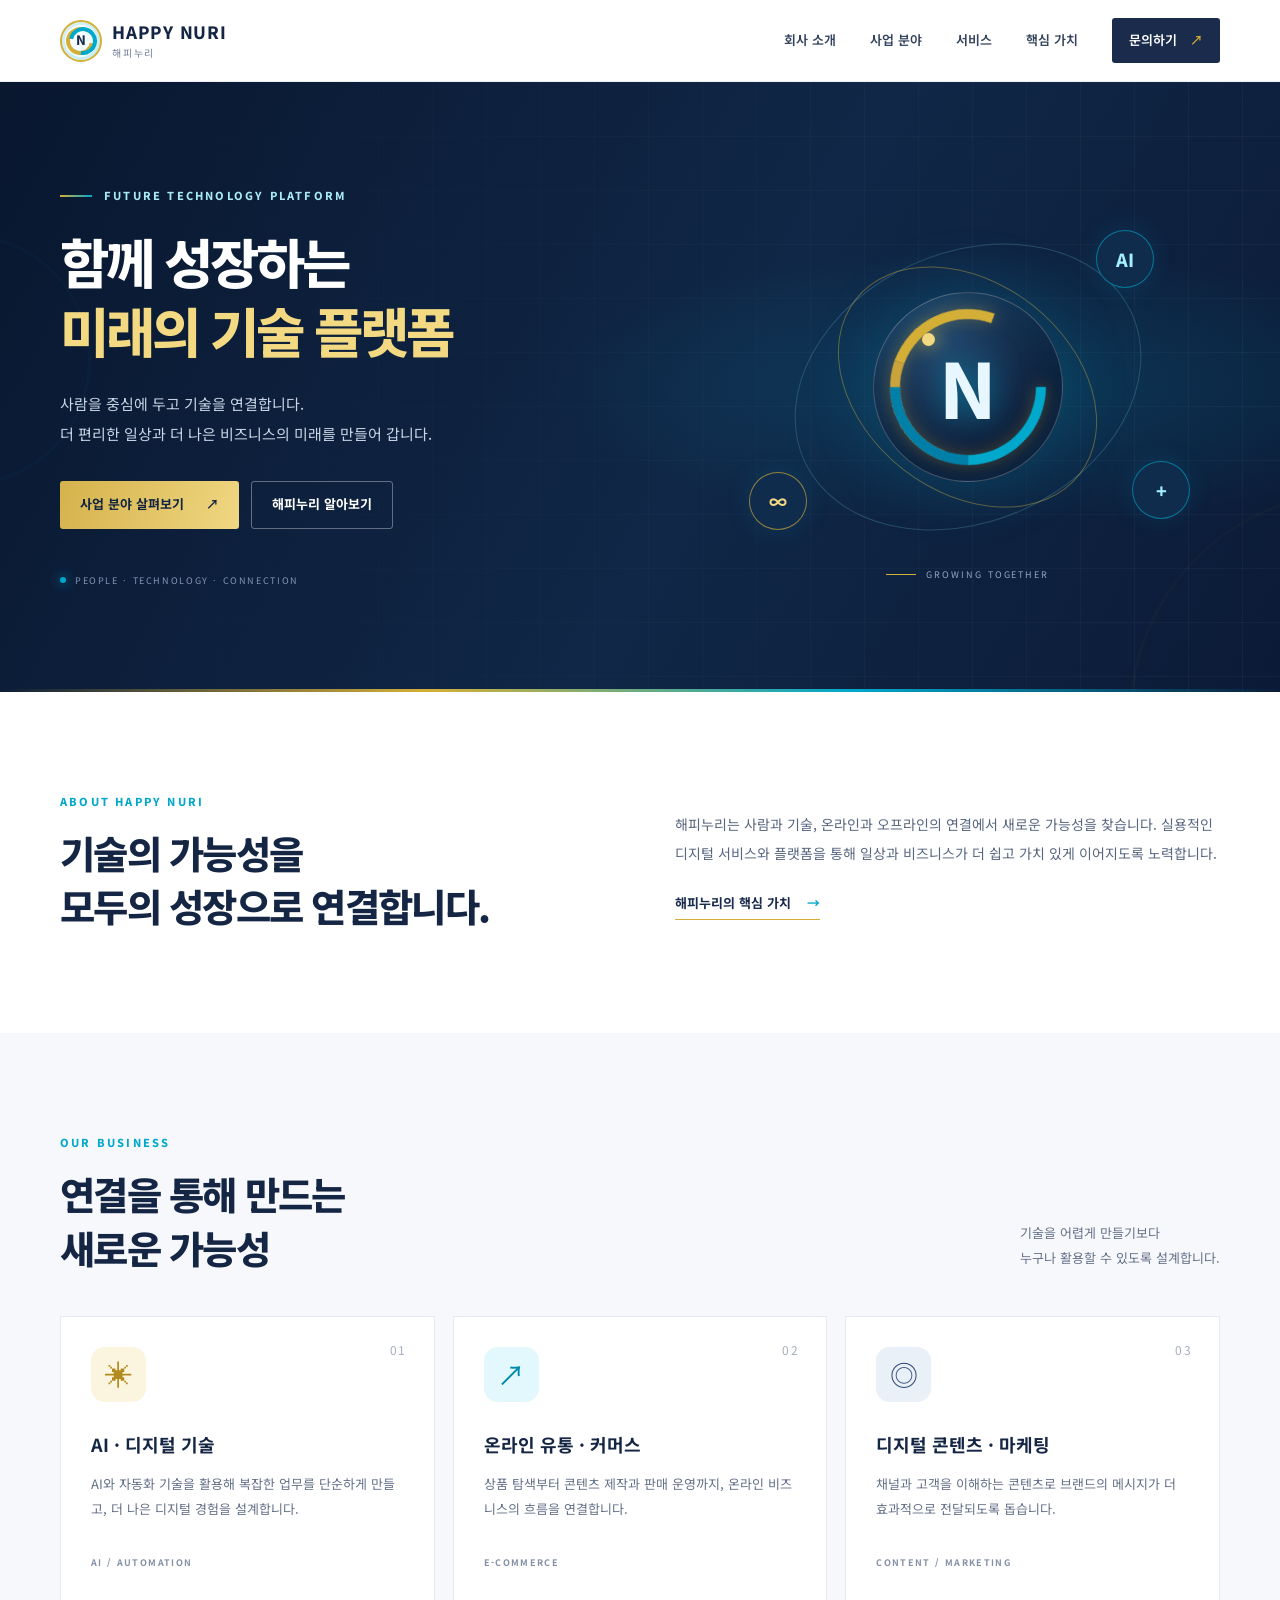
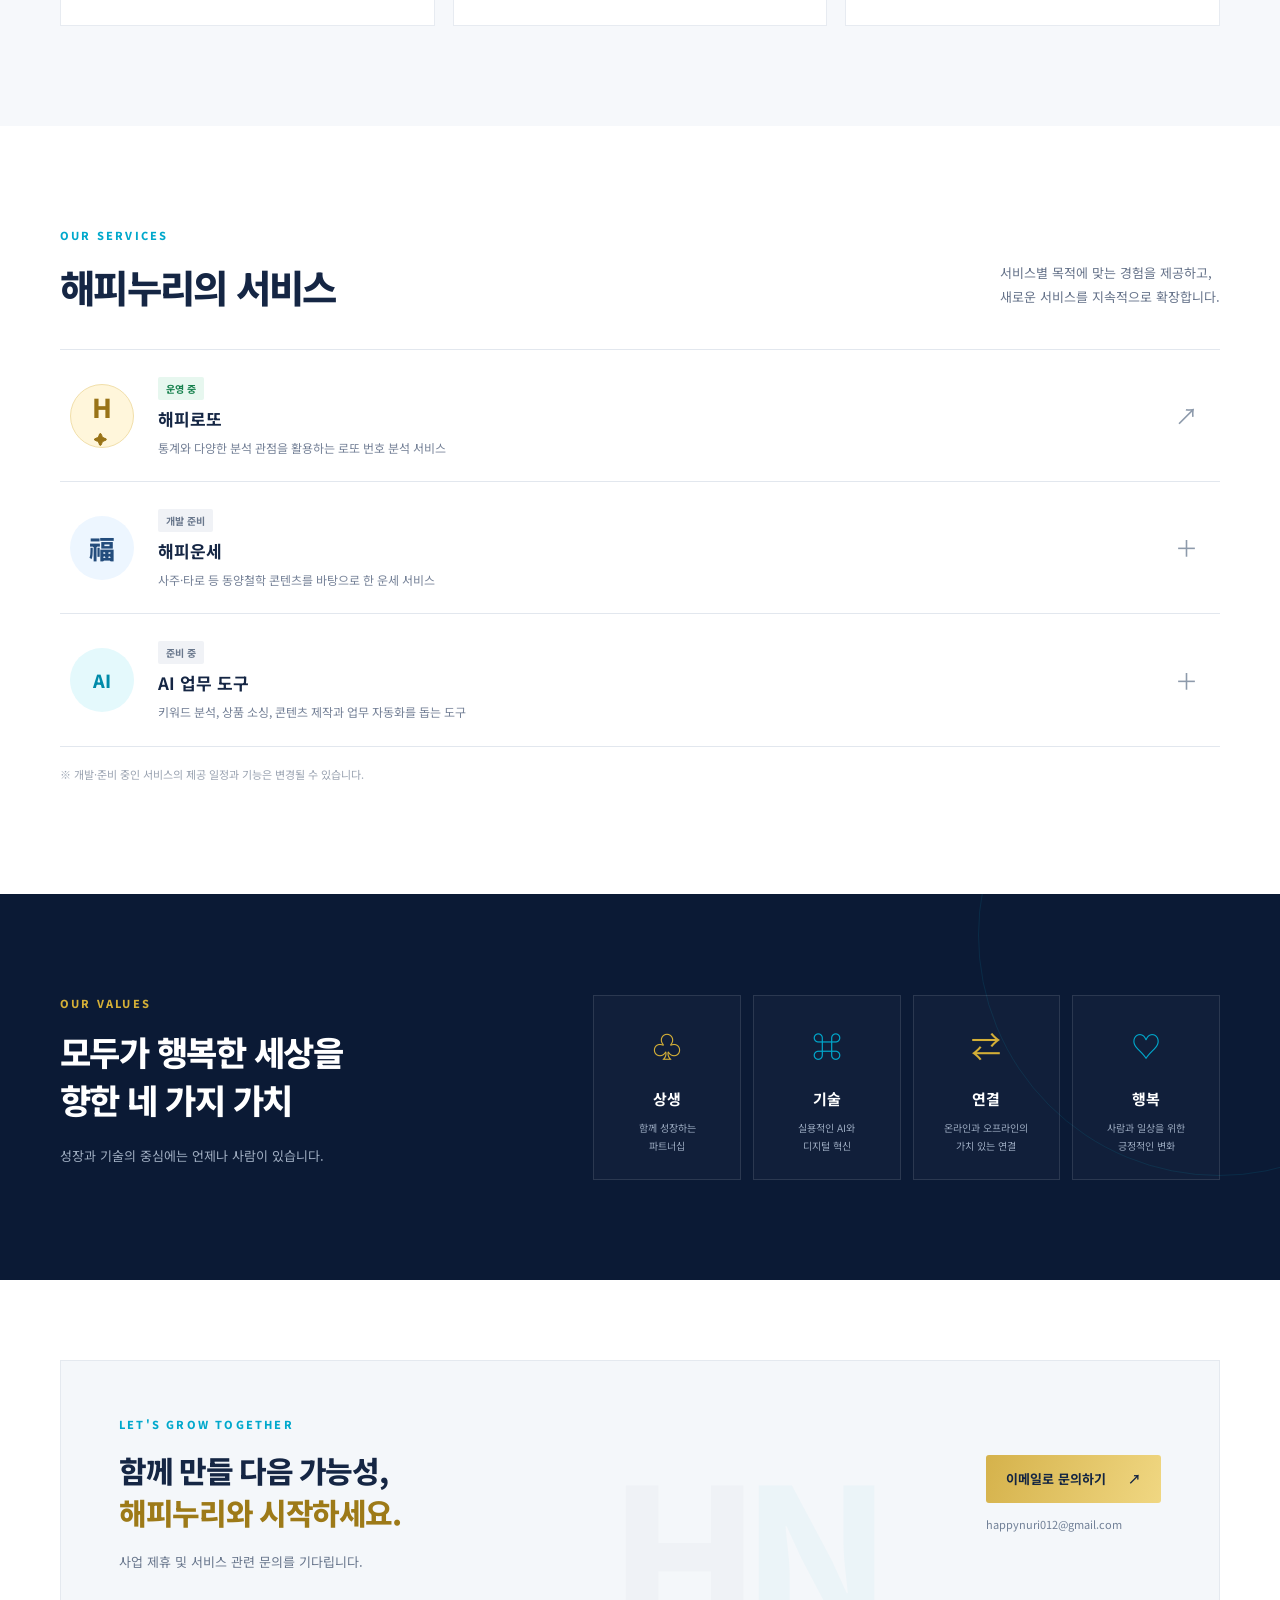
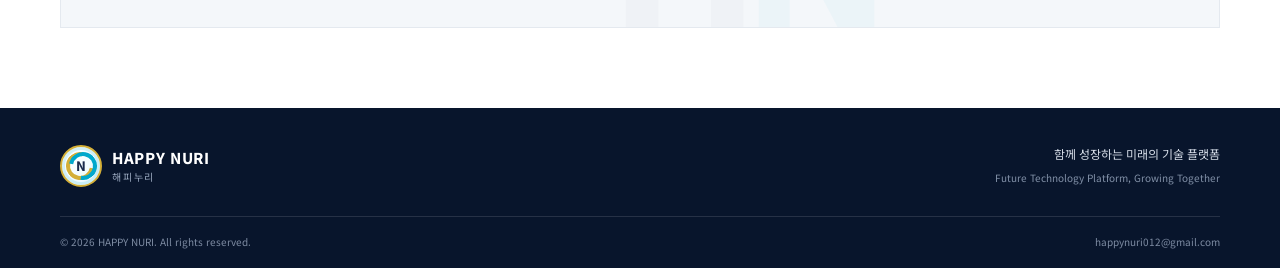
==== index.html @ d34c9ccc "Add files via upload" ====
<!doctype html>
<html lang="ko">
<head>
  <meta charset="utf-8">
  <meta name="viewport" content="width=device-width, initial-scale=1">
  <meta name="theme-color" content="#0B1A35">
  <meta name="description" content="해피누리 - 함께 성장하는 미래의 기술 플랫폼. AI 기술과 디지털 서비스, 온라인 유통을 연결합니다.">
  <title>해피누리 | 함께 성장하는 미래의 기술 플랫폼</title>
  <link rel="icon" href="assets/favicon.svg" type="image/svg+xml">
  <link rel="preconnect" href="https://fonts.googleapis.com">
  <link rel="preconnect" href="https://fonts.gstatic.com" crossorigin>
  <link href="https://fonts.googleapis.com/css2?family=Noto+Sans+KR:wght@400;500;600;700;800&display=swap" rel="stylesheet">
  <link rel="stylesheet" href="styles.css">
</head>
<body>
  <a class="skip-link" href="#main">본문 바로가기</a>
  <header class="site-header">
    <div class="container nav-wrap">
      <a class="brand" href="#home" aria-label="해피누리 홈">
        <span class="brand-mark" aria-hidden="true"><span class="mark-gold"></span><span class="mark-cyan"></span><span class="mark-core">N</span></span>
        <span class="brand-copy"><strong>HAPPY NURI</strong><small>해피누리</small></span>
      </a>
      <button class="menu-toggle" aria-label="메뉴 열기" aria-expanded="false" aria-controls="primary-nav"><span></span><span></span><span></span></button>
      <nav id="primary-nav" class="primary-nav" aria-label="주요 메뉴">
        <a href="#about">회사 소개</a>
        <a href="#business">사업 분야</a>
        <a href="#services">서비스</a>
        <a href="#values">핵심 가치</a>
        <a class="nav-contact" href="#contact">문의하기 <span aria-hidden="true">↗</span></a>
      </nav>
    </div>
  </header>

  <main id="main">
    <section class="hero" id="home">
      <div class="hero-glow glow-one"></div><div class="hero-glow glow-two"></div>
      <div class="container hero-grid">
        <div class="hero-content">
          <p class="eyebrow"><span class="eyebrow-line"></span> FUTURE TECHNOLOGY PLATFORM</p>
          <h1>함께 성장하는<br><span>미래의 기술 플랫폼</span></h1>
          <p class="hero-desc">사람을 중심에 두고 기술을 연결합니다.<br>더 편리한 일상과 더 나은 비즈니스의 미래를 만들어 갑니다.</p>
          <div class="hero-actions">
            <a class="button button-gold" href="#business">사업 분야 살펴보기 <span>↗</span></a>
            <a class="button button-outline" href="#about">해피누리 알아보기</a>
          </div>
          <div class="hero-footnote"><span class="status-dot"></span> PEOPLE · TECHNOLOGY · CONNECTION</div>
        </div>
        <div class="hero-art" aria-label="골드와 시안이 연결된 디지털 네트워크 그래픽">
          <div class="orbit orbit-outer"></div><div class="orbit orbit-inner"></div>
          <div class="art-core"><div class="core-ring"></div><div class="core-letter">N</div><div class="core-dot"></div></div>
          <div class="node node-a"><span>AI</span></div><div class="node node-b"><span>∞</span></div><div class="node node-c"><span>+</span></div>
          <div class="art-caption"><span class="caption-line"></span><span>GROWING TOGETHER</span></div>
        </div>
      </div>
      <div class="hero-bottom-line"></div>
    </section>

    <section class="intro section" id="about">
      <div class="container intro-grid">
        <div>
          <p class="section-kicker">ABOUT HAPPY NURI</p>
          <h2>기술의 가능성을<br>모두의 성장으로 연결합니다.</h2>
        </div>
        <div class="intro-copy">
          <p>해피누리는 사람과 기술, 온라인과 오프라인의 연결에서 새로운 가능성을 찾습니다. 실용적인 디지털 서비스와 플랫폼을 통해 일상과 비즈니스가 더 쉽고 가치 있게 이어지도록 노력합니다.</p>
          <a class="text-link" href="#values">해피누리의 핵심 가치 <span>→</span></a>
        </div>
      </div>
    </section>

    <section class="business section section-soft" id="business">
      <div class="container">
        <div class="section-heading">
          <div><p class="section-kicker">OUR BUSINESS</p><h2>연결을 통해 만드는<br>새로운 가능성</h2></div>
          <p>기술을 어렵게 만들기보다<br>누구나 활용할 수 있도록 설계합니다.</p>
        </div>
        <div class="business-grid">
          <article class="business-card">
            <div class="card-number">01</div><div class="business-icon icon-ai"><span>✳</span></div>
            <h3>AI · 디지털 기술</h3><p>AI와 자동화 기술을 활용해 복잡한 업무를 단순하게 만들고, 더 나은 디지털 경험을 설계합니다.</p><span class="card-tag">AI / AUTOMATION</span>
          </article>
          <article class="business-card">
            <div class="card-number">02</div><div class="business-icon icon-commerce"><span>↗</span></div>
            <h3>온라인 유통 · 커머스</h3><p>상품 탐색부터 콘텐츠 제작과 판매 운영까지, 온라인 비즈니스의 흐름을 연결합니다.</p><span class="card-tag">E-COMMERCE</span>
          </article>
          <article class="business-card">
            <div class="card-number">03</div><div class="business-icon icon-media"><span>◎</span></div>
            <h3>디지털 콘텐츠 · 마케팅</h3><p>채널과 고객을 이해하는 콘텐츠로 브랜드의 메시지가 더 효과적으로 전달되도록 돕습니다.</p><span class="card-tag">CONTENT / MARKETING</span>
          </article>
        </div>
      </div>
    </section>

    <section class="services section" id="services">
      <div class="container">
        <div class="section-heading service-heading">
          <div><p class="section-kicker">OUR SERVICES</p><h2>해피누리의 서비스</h2></div>
          <p>서비스별 목적에 맞는 경험을 제공하고,<br>새로운 서비스를 지속적으로 확장합니다.</p>
        </div>
        <div class="service-list">
          <a class="service-item" href="https://happylotto.kr" target="_blank" rel="noopener noreferrer">
            <div class="service-symbol lotto-symbol">H<span>✦</span></div><div class="service-text"><span class="service-status status-live">운영 중</span><h3>해피로또</h3><p>통계와 다양한 분석 관점을 활용하는 로또 번호 분석 서비스</p></div><span class="service-arrow">↗</span>
          </a>
          <div class="service-item service-planned">
            <div class="service-symbol unse-symbol">福</div><div class="service-text"><span class="service-status status-plan">개발 준비</span><h3>해피운세</h3><p>사주·타로 등 동양철학 콘텐츠를 바탕으로 한 운세 서비스</p></div><span class="service-arrow">＋</span>
          </div>
          <div class="service-item service-planned">
            <div class="service-symbol ai-symbol">AI</div><div class="service-text"><span class="service-status status-plan">준비 중</span><h3>AI 업무 도구</h3><p>키워드 분석, 상품 소싱, 콘텐츠 제작과 업무 자동화를 돕는 도구</p></div><span class="service-arrow">＋</span>
          </div>
        </div>
        <p class="service-note">※ 개발·준비 중인 서비스의 제공 일정과 기능은 변경될 수 있습니다.</p>
      </div>
    </section>

    <section class="values section" id="values">
      <div class="container values-inner">
        <div class="values-heading"><p class="section-kicker">OUR VALUES</p><h2>모두가 행복한 세상을<br>향한 네 가지 가치</h2><p>성장과 기술의 중심에는 언제나 사람이 있습니다.</p></div>
        <div class="value-grid">
          <article class="value-item"><div class="value-icon">♧</div><h3>상생</h3><p>함께 성장하는<br>파트너십</p></article>
          <article class="value-item"><div class="value-icon">⌘</div><h3>기술</h3><p>실용적인 AI와<br>디지털 혁신</p></article>
          <article class="value-item"><div class="value-icon">⇄</div><h3>연결</h3><p>온라인과 오프라인의<br>가치 있는 연결</p></article>
          <article class="value-item"><div class="value-icon">♡</div><h3>행복</h3><p>사람과 일상을 위한<br>긍정적인 변화</p></article>
        </div>
      </div>
    </section>

    <section class="contact section" id="contact">
      <div class="container contact-panel">
        <div><p class="section-kicker">LET'S GROW TOGETHER</p><h2>함께 만들 다음 가능성,<br><span>해피누리와 시작하세요.</span></h2><p class="contact-desc">사업 제휴 및 서비스 관련 문의를 기다립니다.</p></div>
        <div class="contact-actions"><a class="button button-gold" href="mailto:happynuri012@gmail.com?subject=%ED%95%B4%ED%94%BC%EB%88%84%EB%A6%AC%20%EB%AC%B8%EC%9D%98">이메일로 문의하기 <span>↗</span></a><p>happynuri012@gmail.com</p></div>
        <div class="contact-decoration" aria-hidden="true">H<span>N</span></div>
      </div>
    </section>
  </main>

  <footer class="site-footer">
    <div class="container footer-top">
      <a class="brand footer-brand" href="#home"><span class="brand-mark" aria-hidden="true"><span class="mark-gold"></span><span class="mark-cyan"></span><span class="mark-core">N</span></span><span class="brand-copy"><strong>HAPPY NURI</strong><small>해피누리</small></span></a>
      <p class="footer-slogan">함께 성장하는 미래의 기술 플랫폼<br><span>Future Technology Platform, Growing Together</span></p>
    </div>
    <div class="container footer-bottom"><span>© <span id="year"></span> HAPPY NURI. All rights reserved.</span><a href="mailto:happynuri012@gmail.com">happynuri012@gmail.com</a></div>
  </footer>
  <script src="script.js"></script>
</body>
</html>
---- styles.css ----
:root{--navy:#1A2B4C;--deep:#0B1A35;--gold:#D4AF37;--gold-light:#F3D982;--cyan:#00A8CC;--ivory:#FAFAFA;--ink:#152644;--muted:#66738A;--line:#E2E7EE;--max:1160px}
*{box-sizing:border-box}html{scroll-behavior:smooth;scroll-padding-top:88px}body{margin:0;font-family:"Noto Sans KR",sans-serif;color:var(--ink);background:#fff;line-height:1.7}a{color:inherit;text-decoration:none}.container{width:min(var(--max),calc(100% - 48px));margin-inline:auto}.skip-link{position:absolute;top:-50px;left:16px;background:#fff;padding:10px;z-index:99}.skip-link:focus{top:10px}
.site-header{height:82px;position:sticky;top:0;z-index:50;background:rgba(255,255,255,.94);backdrop-filter:blur(16px);border-bottom:1px solid rgba(26,43,76,.08)}.nav-wrap{height:100%;display:flex;align-items:center;justify-content:space-between}.brand{display:inline-flex;align-items:center;gap:10px}.brand-mark{width:42px;height:42px;border-radius:50%;display:inline-flex;align-items:center;justify-content:center;position:relative;border:2px solid var(--gold);background:linear-gradient(140deg,#fff 10%,#e8faff 100%);box-shadow:inset 0 0 0 3px rgba(0,168,204,.16);overflow:hidden}.mark-gold,.mark-cyan{position:absolute;width:28px;height:28px;border:4px solid;border-radius:50%}.mark-gold{border-color:var(--gold);border-right-color:transparent;transform:rotate(-35deg);left:4px}.mark-cyan{border-color:var(--cyan);border-left-color:transparent;transform:rotate(-35deg);right:3px}.mark-core{font-size:13px;font-weight:800;color:var(--navy);z-index:2}.brand-copy{display:flex;flex-direction:column;line-height:1.1}.brand-copy strong{font-size:17px;letter-spacing:.045em;font-weight:800}.brand-copy small{font-size:10px;letter-spacing:.18em;color:#718098;margin-top:5px}.primary-nav{display:flex;align-items:center;gap:34px;font-size:13px;font-weight:600;color:#34435D}.primary-nav>a:not(.nav-contact):hover{color:var(--cyan)}.nav-contact{background:var(--navy);color:#fff;padding:11px 17px;border-radius:3px}.nav-contact span{color:var(--gold);margin-left:9px}.menu-toggle{display:none}
.hero{background:radial-gradient(ellipse at 78% 50%,rgba(0,168,204,.17),transparent 32%),linear-gradient(118deg,#09172f 0%,#102747 56%,#0b1b37 100%);color:#fff;min-height:610px;position:relative;overflow:hidden;display:flex;align-items:center}.hero:before{content:"";position:absolute;inset:0;background-image:linear-gradient(rgba(255,255,255,.035) 1px,transparent 1px),linear-gradient(90deg,rgba(255,255,255,.035) 1px,transparent 1px);background-size:54px 54px;mask-image:linear-gradient(90deg,transparent,black)}.hero-grid{display:grid;grid-template-columns:1.1fr .9fr;align-items:center;gap:38px;padding-block:88px;position:relative;z-index:1}.eyebrow,.section-kicker{font-size:11px;letter-spacing:.2em;font-weight:800;color:var(--cyan);margin:0 0 22px}.eyebrow{display:flex;align-items:center;gap:12px;color:#a9e9f4}.eyebrow-line{width:32px;height:2px;background:linear-gradient(90deg,var(--gold),var(--cyan))}.hero h1{font-size:clamp(36px,4.2vw,58px);line-height:1.28;letter-spacing:-.055em;margin:0 0 24px;font-weight:800}.hero h1 span{color:var(--gold-light)}.hero-desc{font-size:15px;line-height:2;color:#c9d5e6;margin:0}.hero-actions{display:flex;gap:12px;margin-top:32px;flex-wrap:wrap}.button{min-height:48px;display:inline-flex;align-items:center;justify-content:center;gap:22px;padding:0 20px;font-size:13px;font-weight:700;border-radius:3px;transition:transform .2s,background .2s}.button:hover{transform:translateY(-2px)}.button-gold{background:linear-gradient(110deg,#d5b24b,#f0d782);color:#142542}.button-outline{border:1px solid rgba(255,255,255,.35);color:#fff}.button-outline:hover{background:rgba(255,255,255,.08)}.hero-footnote{display:flex;align-items:center;gap:9px;margin-top:44px;color:#8497b3;font-size:9px;letter-spacing:.18em}.status-dot{width:6px;height:6px;border-radius:50%;background:var(--cyan);box-shadow:0 0 12px var(--cyan)}.hero-art{height:390px;position:relative;display:flex;align-items:center;justify-content:center}.orbit{position:absolute;border:1px solid rgba(119,202,225,.23);border-radius:50%;transform:rotate(-24deg)}.orbit-outer{width:360px;height:270px}.orbit-inner{width:285px;height:210px;transform:rotate(38deg);border-color:rgba(212,175,55,.42)}.art-core{width:190px;height:190px;border-radius:50%;position:relative;display:flex;align-items:center;justify-content:center;background:radial-gradient(circle at 35% 25%,#234a70,#0b1b36 68%);border:1px solid rgba(255,255,255,.24);box-shadow:0 0 70px rgba(0,168,204,.2),inset 0 0 35px rgba(0,168,204,.12)}.core-ring{position:absolute;inset:16px;border-radius:50%;border:10px solid transparent;border-top-color:var(--gold);border-left-color:#c9a33b;transform:rotate(-25deg);filter:drop-shadow(0 0 8px rgba(212,175,55,.35))}.core-ring:after{content:"";position:absolute;inset:-10px;border-radius:50%;border:10px solid transparent;border-right-color:var(--cyan);border-bottom-color:#007fa8;transform:rotate(70deg)}.core-letter{font-size:76px;font-weight:800;color:#e8f7ff;text-shadow:0 0 30px rgba(0,168,204,.5);z-index:2}.core-dot{position:absolute;width:13px;height:13px;background:var(--gold-light);border-radius:50%;top:40px;left:48px;box-shadow:0 0 18px var(--gold)}.node{position:absolute;width:58px;height:58px;border-radius:50%;display:grid;place-items:center;background:#102c4c;border:1px solid rgba(0,168,204,.6);color:#a4f0ff;box-shadow:0 0 26px rgba(0,168,204,.14);font-size:18px;font-weight:800}.node-a{top:38px;right:66px}.node-b{bottom:52px;left:34px;color:var(--gold-light);border-color:rgba(212,175,55,.65)}.node-c{bottom:63px;right:30px}.art-caption{position:absolute;bottom:0;display:flex;align-items:center;gap:10px;font-size:9px;letter-spacing:.22em;color:#91a8c3}.caption-line{width:30px;height:1px;background:var(--gold)}.hero-glow{position:absolute;border-radius:50%;filter:blur(1px);pointer-events:none}.glow-one{width:250px;height:250px;border:1px solid rgba(0,168,204,.12);left:-160px;top:25%}.glow-two{width:450px;height:450px;border:1px solid rgba(212,175,55,.1);right:-300px;bottom:-250px}.hero-bottom-line{height:3px;position:absolute;bottom:0;left:0;right:0;background:linear-gradient(90deg,transparent,var(--gold),var(--cyan),transparent)}
.section{padding:100px 0}.intro-grid{display:grid;grid-template-columns:1fr 1fr;gap:70px;align-items:center}.section-kicker{margin-bottom:15px}.section h2{font-size:clamp(29px,3vw,40px);line-height:1.4;letter-spacing:-.045em;margin:0;font-weight:800}.intro-copy p{color:#586780;font-size:14px;line-height:2.1;margin:0 0 20px}.text-link{font-size:13px;font-weight:700;color:var(--navy);border-bottom:1px solid var(--gold);padding-bottom:7px}.text-link span{color:var(--cyan);margin-left:12px}.section-soft{background:#f6f8fb}.section-heading{display:flex;justify-content:space-between;align-items:end;gap:30px;margin-bottom:42px}.section-heading>p{font-size:13px;color:var(--muted);line-height:1.9;margin:0 0 4px}.business-grid{display:grid;grid-template-columns:repeat(3,1fr);gap:18px}.business-card{position:relative;min-height:310px;padding:30px;background:#fff;border:1px solid #e7ebf1;transition:transform .2s,border-color .2s,box-shadow .2s}.business-card:hover{transform:translateY(-5px);border-color:rgba(0,168,204,.45);box-shadow:0 16px 35px rgba(18,38,69,.06)}.card-number{position:absolute;right:27px;top:23px;font-size:12px;color:#a5afbd;letter-spacing:.12em}.business-icon{width:55px;height:55px;border-radius:14px;display:grid;place-items:center;font-size:28px;margin-bottom:27px}.icon-ai{color:#b28b20;background:#fbf5df}.icon-commerce{color:#0089aa;background:#e3f8fc}.icon-media{color:#304b74;background:#eaf0f8}.business-card h3{font-size:18px;margin:0 0 12px}.business-card p{font-size:13px;line-height:1.9;color:#657188;margin:0 0 25px}.card-tag{font-size:9px;letter-spacing:.15em;color:#8491a5;font-weight:700}
.service-heading{margin-bottom:35px}.service-list{border-top:1px solid var(--line)}.service-item{display:flex;align-items:center;gap:24px;padding:23px 10px;border-bottom:1px solid var(--line);transition:background .2s}.service-item[href]:hover{background:#f8fafc}.service-symbol{width:64px;height:64px;flex:0 0 64px;border-radius:50%;display:grid;place-items:center;font-size:26px;font-weight:800}.lotto-symbol{background:#fff6db;color:#997317;border:1px solid #f1dfaa}.lotto-symbol span{font-size:13px;margin-left:-4px}.unse-symbol{background:#edf6ff;color:#234c7c}.ai-symbol{background:#e4f9fc;color:#008ba9;font-size:18px}.service-text{flex:1}.service-status{display:inline-block;font-size:10px;font-weight:700;padding:3px 8px;border-radius:2px;margin-bottom:5px}.status-live{background:#e7f7ef;color:#16804d}.status-plan{background:#f0f2f6;color:#69778c}.service-text h3{font-size:17px;margin:0 0 4px}.service-text p{font-size:12px;color:#758197;margin:0}.service-arrow{font-size:23px;color:#8d9aab;padding:0 12px}.service-note{font-size:11px;color:#9aa3b1;margin-top:18px}
.values{background:var(--deep);color:#fff;position:relative;overflow:hidden}.values:after{content:"";position:absolute;width:480px;height:480px;border-radius:50%;border:1px solid rgba(0,168,204,.12);right:-180px;top:-200px}.values-inner{display:grid;grid-template-columns:.85fr 1.15fr;gap:70px;align-items:center;position:relative;z-index:1}.values .section-kicker{color:var(--gold)}.values-heading h2{font-size:34px}.values-heading>p:last-child{color:#9fadc1;font-size:13px;margin-top:22px}.value-grid{display:grid;grid-template-columns:repeat(4,1fr);gap:12px}.value-item{text-align:center;padding:24px 10px;border:1px solid rgba(255,255,255,.11);background:rgba(255,255,255,.025)}.value-icon{font-size:30px;color:var(--cyan);margin-bottom:15px}.value-item:nth-child(odd) .value-icon{color:var(--gold)}.value-item h3{font-size:15px;margin:0 0 8px}.value-item p{font-size:10px;color:#9aa9bf;line-height:1.8;margin:0}
.contact{padding:80px 0}.contact-panel{background:#f4f7fa;border:1px solid #e4e9ef;padding:54px 58px;display:flex;align-items:center;justify-content:space-between;gap:28px;position:relative;overflow:hidden}.contact-panel h2{font-size:30px}.contact-panel h2 span{color:#9d7a18}.contact-desc{font-size:13px;color:#68768c;margin:18px 0 0}.contact-actions{z-index:1}.contact-actions p{font-size:11px;color:#718097;margin:12px 0 0}.contact-decoration{position:absolute;right:30%;bottom:-90px;font-size:200px;font-weight:800;color:rgba(26,43,76,.025);letter-spacing:-.1em;pointer-events:none}.contact-decoration span{color:rgba(0,168,204,.035)}
.site-footer{background:#08152c;color:#fff;padding:35px 0 18px}.footer-top{display:flex;align-items:center;justify-content:space-between;padding-bottom:27px;border-bottom:1px solid rgba(255,255,255,.12)}.footer-brand .brand-copy strong{font-size:15px}.footer-brand .brand-copy small{color:#9aa9bf}.footer-slogan{text-align:right;font-size:12px;line-height:1.9;color:#d5dce7;margin:0}.footer-slogan span{font-size:10px;color:#8291a8}.footer-bottom{display:flex;justify-content:space-between;gap:20px;padding-top:16px;color:#7e8ca3;font-size:10px}
@media(max-width:900px){.primary-nav{gap:19px}.hero-grid{grid-template-columns:1fr .8fr;gap:10px}.hero-art{transform:scale(.88)}.values-inner{grid-template-columns:1fr;gap:35px}.value-grid{max-width:700px}.contact-panel{padding:40px}.contact-decoration{right:10%}}
@media(max-width:700px){.container{width:min(100% - 36px,var(--max))}.site-header{height:70px}.brand-mark{width:38px;height:38px}.brand-copy strong{font-size:15px}.menu-toggle{display:flex;flex-direction:column;gap:5px;border:0;background:transparent;padding:10px;cursor:pointer}.menu-toggle span{width:23px;height:2px;background:var(--navy);display:block}.primary-nav{display:none;position:absolute;top:69px;left:0;right:0;background:#fff;border-bottom:1px solid var(--line);padding:14px 22px 22px;box-shadow:0 14px 25px rgba(15,35,64,.08);align-items:stretch;gap:0;flex-direction:column}.primary-nav.open{display:flex}.primary-nav a{padding:12px 4px}.primary-nav .nav-contact{margin-top:8px;text-align:center;padding:11px}.hero{min-height:auto}.hero-grid{grid-template-columns:1fr;padding-block:68px 45px}.hero h1{font-size:clamp(34px,9vw,48px)}.hero-desc{font-size:13px}.hero-art{height:280px;transform:scale(.82);margin-top:5px}.hero-footnote{margin-top:30px}.section{padding:70px 0}.intro-grid{grid-template-columns:1fr;gap:25px}.section-heading{align-items:start;flex-direction:column;gap:15px;margin-bottom:28px}.business-grid{grid-template-columns:1fr;gap:12px}.business-card{min-height:auto;padding:25px}.business-icon{margin-bottom:17px}.business-card p{margin-bottom:17px}.service-item{gap:14px;padding:19px 0}.service-symbol{width:50px;height:50px;flex-basis:50px;font-size:22px}.service-text h3{font-size:15px}.service-text p{font-size:11px;line-height:1.7}.service-arrow{padding:0 2px}.values-heading h2{font-size:29px}.value-grid{grid-template-columns:repeat(2,1fr)}.value-item{padding:20px 8px}.contact{padding:58px 0}.contact-panel{padding:30px 23px;align-items:flex-start;flex-direction:column}.contact-panel h2{font-size:25px}.contact-actions{margin-top:6px}.contact-decoration{right:-12px;bottom:-60px;font-size:150px}.footer-top{align-items:flex-start;gap:20px;flex-direction:column}.footer-slogan{text-align:left}.footer-bottom{flex-direction:column;gap:6px}}
@media(prefers-reduced-motion:reduce){html{scroll-behavior:auto}*,*:before,*:after{transition:none!important;animation:none!important}}
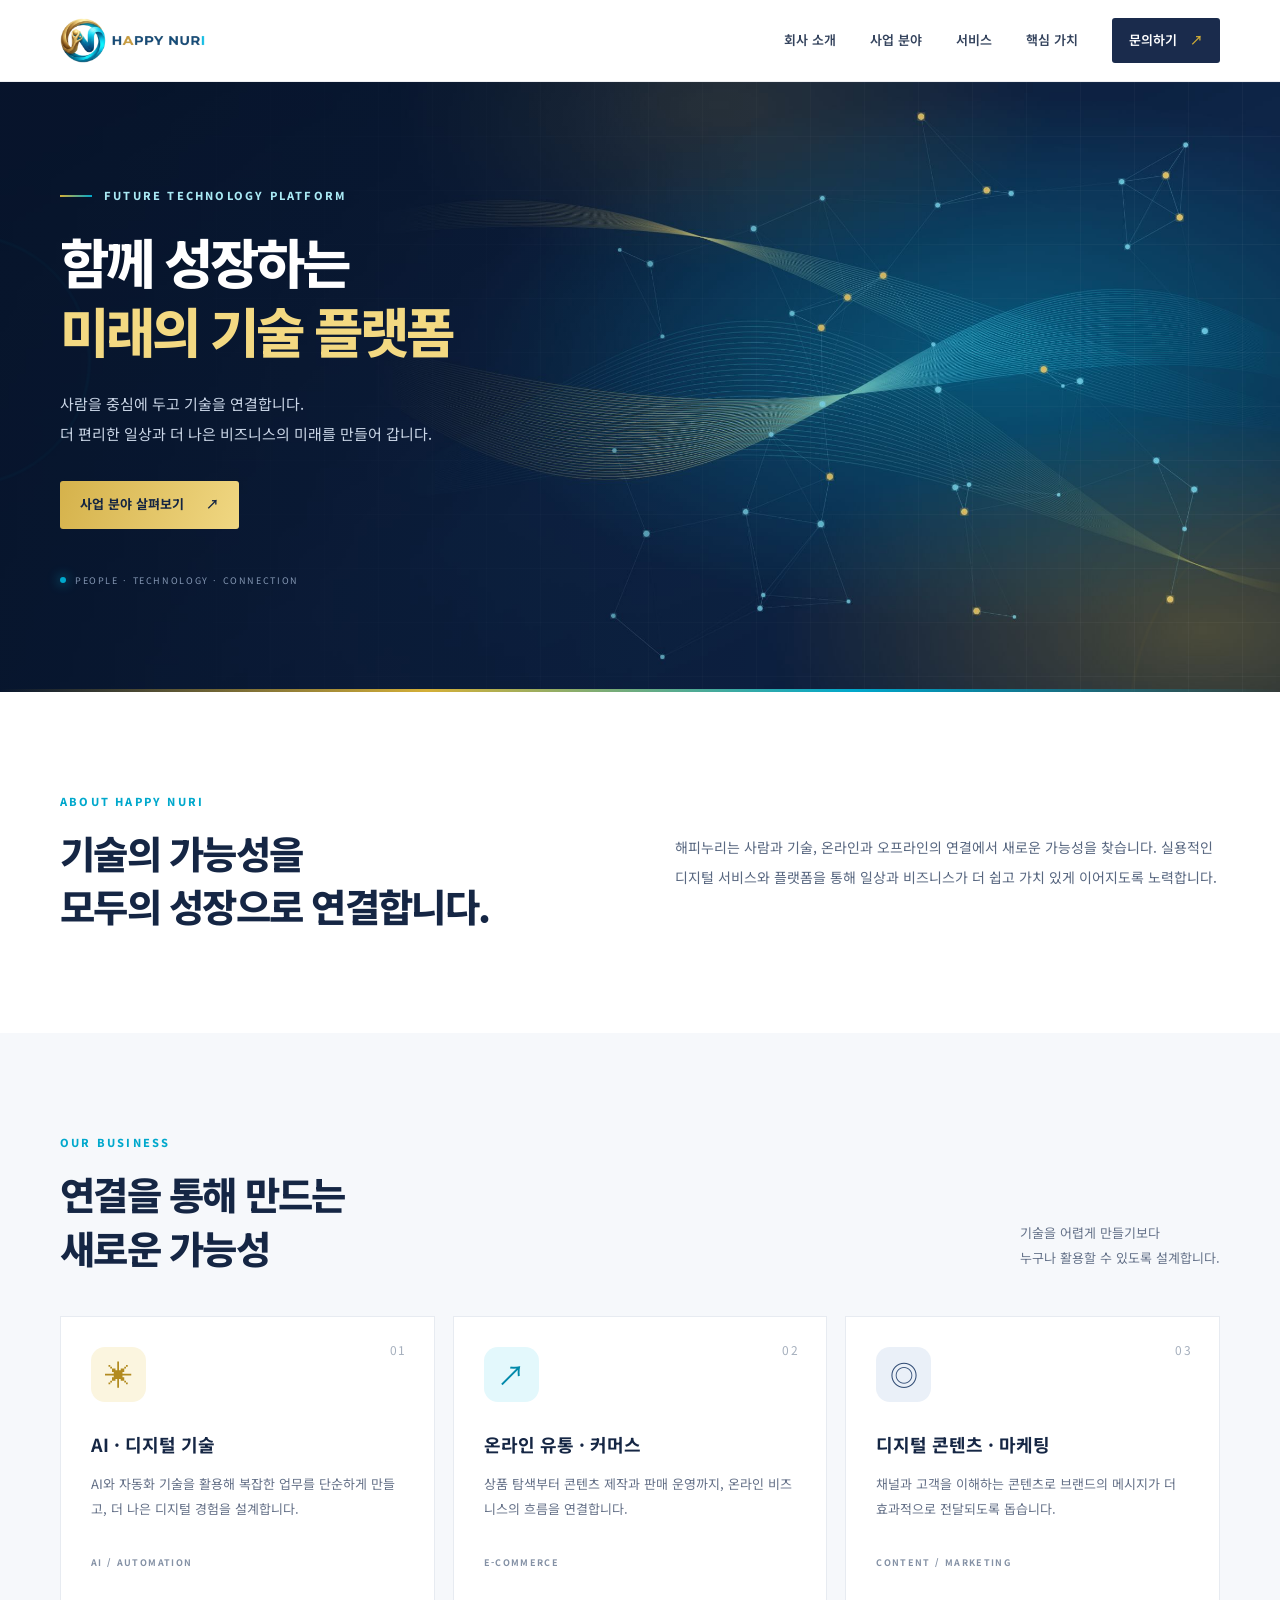
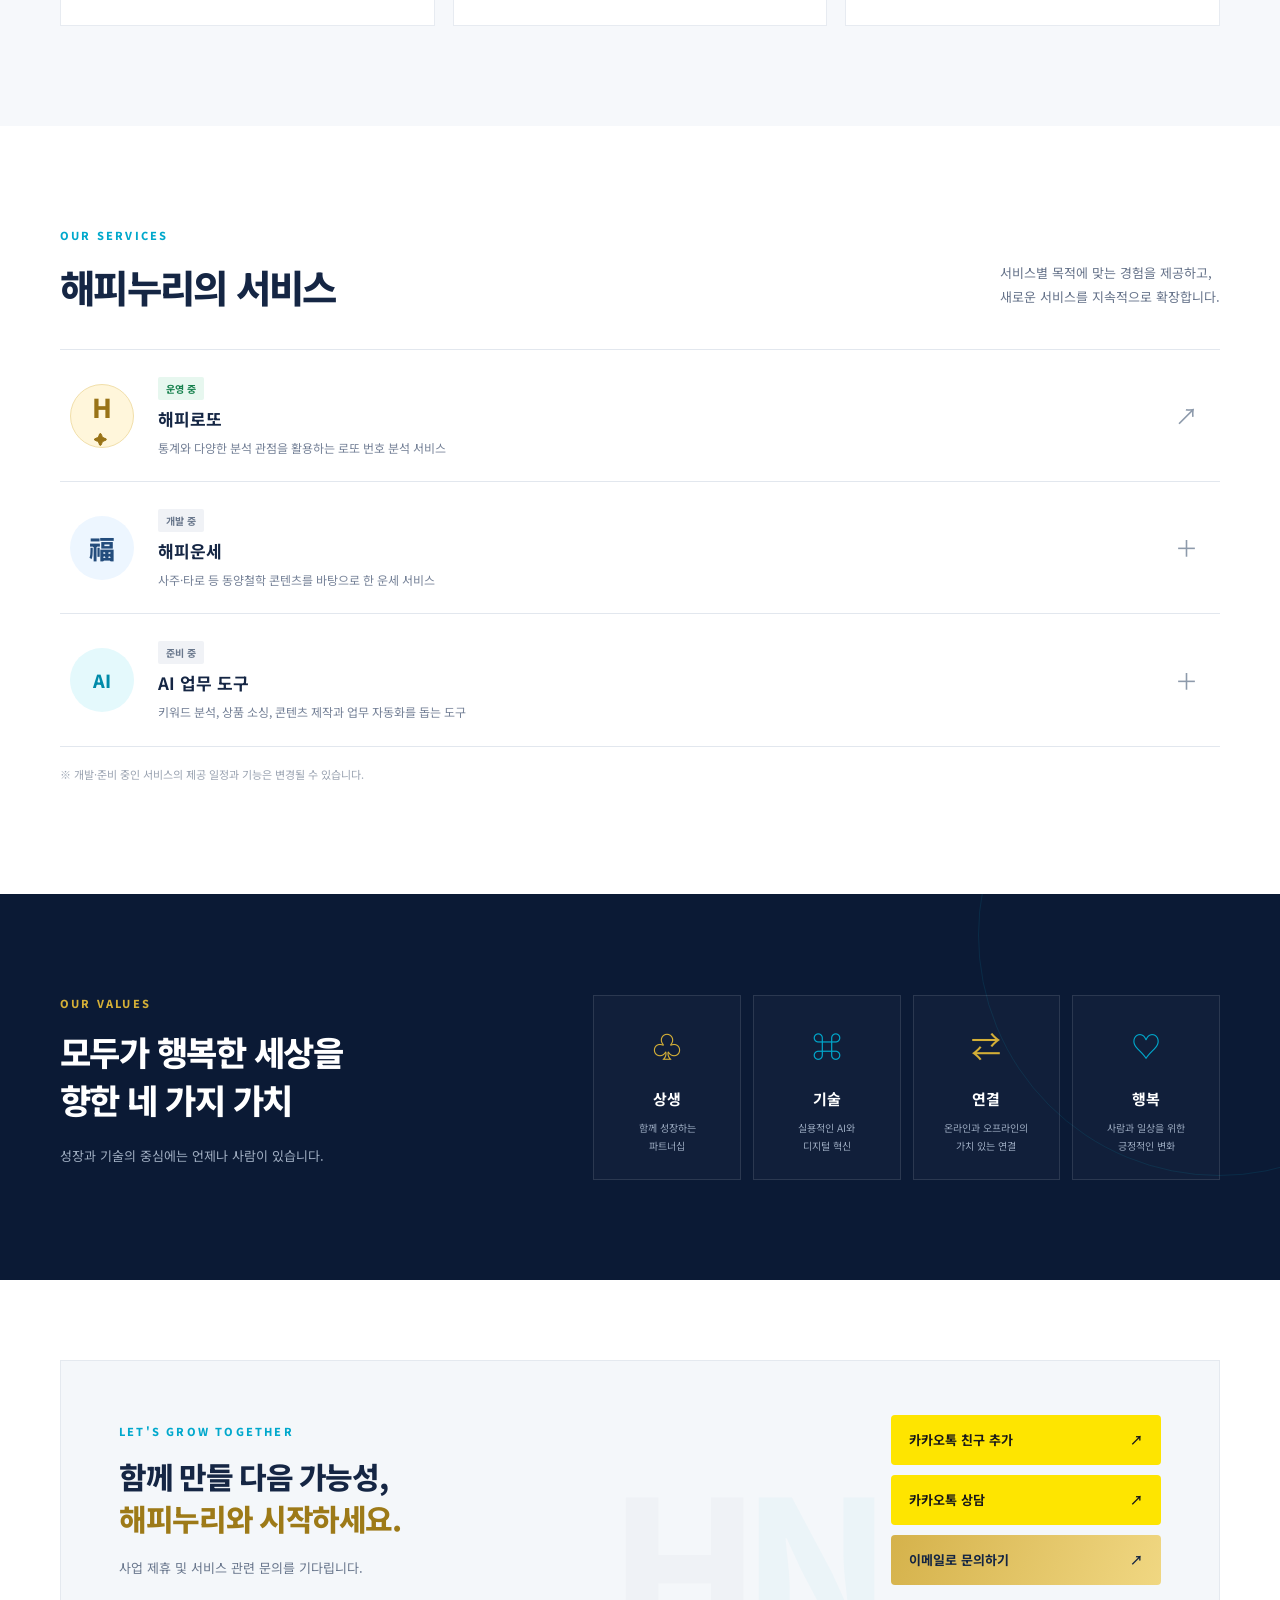
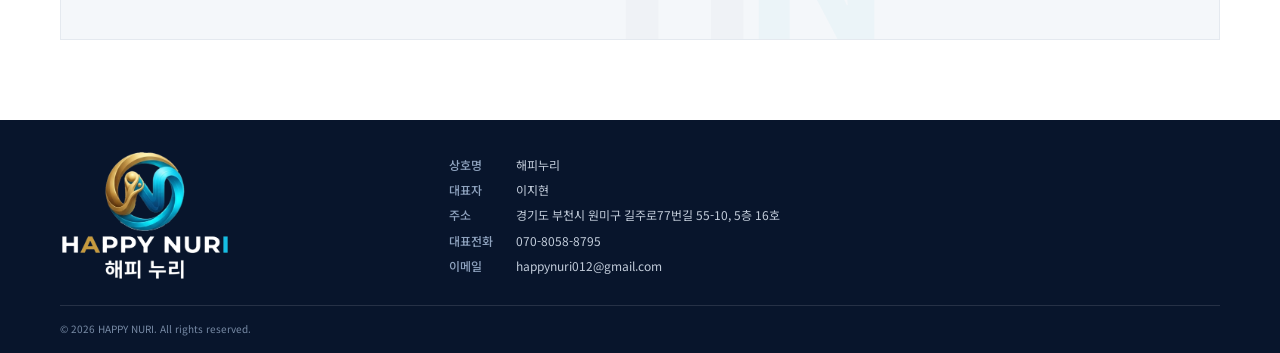
==== commit 4fe3d330: "Add files via upload" ====
--- a/index.html
+++ b/index.html
@@ -6,7 +6,9 @@
   <meta name="theme-color" content="#0B1A35">
   <meta name="description" content="해피누리 - 함께 성장하는 미래의 기술 플랫폼. AI 기술과 디지털 서비스, 온라인 유통을 연결합니다.">
   <title>해피누리 | 함께 성장하는 미래의 기술 플랫폼</title>
-  <link rel="icon" href="assets/favicon.svg" type="image/svg+xml">
+  <link rel="icon" href="assets/favicon-48.png" type="image/png" sizes="48x48">
+  <link rel="icon" href="assets/favicon.png" type="image/png" sizes="192x192">
+  <link rel="apple-touch-icon" href="assets/apple-touch-icon.png">
   <link rel="preconnect" href="https://fonts.googleapis.com">
   <link rel="preconnect" href="https://fonts.gstatic.com" crossorigin>
   <link href="https://fonts.googleapis.com/css2?family=Noto+Sans+KR:wght@400;500;600;700;800&display=swap" rel="stylesheet">
@@ -16,13 +18,10 @@
   <a class="skip-link" href="#main">본문 바로가기</a>
   <header class="site-header">
     <div class="container nav-wrap">
-      <a class="brand" href="#home" aria-label="해피누리 홈">
-        <span class="brand-mark" aria-hidden="true"><span class="mark-gold"></span><span class="mark-cyan"></span><span class="mark-core">N</span></span>
-        <span class="brand-copy"><strong>HAPPY NURI</strong><small>해피누리</small></span>
-      </a>
+      <a class="brand brand-original" href="#home" aria-label="해피누리 홈"><img src="assets/happy-nuri-logo-horizontal.png" width="900" height="285" alt="HAPPY NURI 해피누리"></a>
       <button class="menu-toggle" aria-label="메뉴 열기" aria-expanded="false" aria-controls="primary-nav"><span></span><span></span><span></span></button>
       <nav id="primary-nav" class="primary-nav" aria-label="주요 메뉴">
-        <a href="#about">회사 소개</a>
+        <a href="about.html">회사 소개</a>
         <a href="#business">사업 분야</a>
         <a href="#services">서비스</a>
         <a href="#values">핵심 가치</a>
@@ -41,15 +40,8 @@
           <p class="hero-desc">사람을 중심에 두고 기술을 연결합니다.<br>더 편리한 일상과 더 나은 비즈니스의 미래를 만들어 갑니다.</p>
           <div class="hero-actions">
             <a class="button button-gold" href="#business">사업 분야 살펴보기 <span>↗</span></a>
-            <a class="button button-outline" href="#about">해피누리 알아보기</a>
           </div>
           <div class="hero-footnote"><span class="status-dot"></span> PEOPLE · TECHNOLOGY · CONNECTION</div>
-        </div>
-        <div class="hero-art" aria-label="골드와 시안이 연결된 디지털 네트워크 그래픽">
-          <div class="orbit orbit-outer"></div><div class="orbit orbit-inner"></div>
-          <div class="art-core"><div class="core-ring"></div><div class="core-letter">N</div><div class="core-dot"></div></div>
-          <div class="node node-a"><span>AI</span></div><div class="node node-b"><span>∞</span></div><div class="node node-c"><span>+</span></div>
-          <div class="art-caption"><span class="caption-line"></span><span>GROWING TOGETHER</span></div>
         </div>
       </div>
       <div class="hero-bottom-line"></div>
@@ -63,7 +55,6 @@
         </div>
         <div class="intro-copy">
           <p>해피누리는 사람과 기술, 온라인과 오프라인의 연결에서 새로운 가능성을 찾습니다. 실용적인 디지털 서비스와 플랫폼을 통해 일상과 비즈니스가 더 쉽고 가치 있게 이어지도록 노력합니다.</p>
-          <a class="text-link" href="#values">해피누리의 핵심 가치 <span>→</span></a>
         </div>
       </div>
     </section>
@@ -102,7 +93,7 @@
             <div class="service-symbol lotto-symbol">H<span>✦</span></div><div class="service-text"><span class="service-status status-live">운영 중</span><h3>해피로또</h3><p>통계와 다양한 분석 관점을 활용하는 로또 번호 분석 서비스</p></div><span class="service-arrow">↗</span>
           </a>
           <div class="service-item service-planned">
-            <div class="service-symbol unse-symbol">福</div><div class="service-text"><span class="service-status status-plan">개발 준비</span><h3>해피운세</h3><p>사주·타로 등 동양철학 콘텐츠를 바탕으로 한 운세 서비스</p></div><span class="service-arrow">＋</span>
+            <div class="service-symbol unse-symbol">福</div><div class="service-text"><span class="service-status status-plan">개발 중</span><h3>해피운세</h3><p>사주·타로 등 동양철학 콘텐츠를 바탕으로 한 운세 서비스</p></div><span class="service-arrow">＋</span>
           </div>
           <div class="service-item service-planned">
             <div class="service-symbol ai-symbol">AI</div><div class="service-text"><span class="service-status status-plan">준비 중</span><h3>AI 업무 도구</h3><p>키워드 분석, 상품 소싱, 콘텐츠 제작과 업무 자동화를 돕는 도구</p></div><span class="service-arrow">＋</span>
@@ -127,19 +118,30 @@
     <section class="contact section" id="contact">
       <div class="container contact-panel">
         <div><p class="section-kicker">LET'S GROW TOGETHER</p><h2>함께 만들 다음 가능성,<br><span>해피누리와 시작하세요.</span></h2><p class="contact-desc">사업 제휴 및 서비스 관련 문의를 기다립니다.</p></div>
-        <div class="contact-actions"><a class="button button-gold" href="mailto:happynuri012@gmail.com?subject=%ED%95%B4%ED%94%BC%EB%88%84%EB%A6%AC%20%EB%AC%B8%EC%9D%98">이메일로 문의하기 <span>↗</span></a><p>happynuri012@gmail.com</p></div>
+        <div class="contact-actions"><div class="contact-kakao" aria-label="카카오톡 문의"><a class="kakao-button kakao-friend" href="http://pf.kakao.com/_xjxcJmX/friend" target="_blank" rel="noopener noreferrer">카카오톡 친구 추가 <span aria-hidden="true">↗</span></a><a class="kakao-button kakao-chat" href="http://pf.kakao.com/_xjxcJmX/chat" target="_blank" rel="noopener noreferrer">카카오톡 상담 <span aria-hidden="true">↗</span></a></div><a class="button button-gold" href="mailto:happynuri012@gmail.com?subject=%ED%95%B4%ED%94%BC%EB%88%84%EB%A6%AC%20%EB%AC%B8%EC%9D%98">이메일로 문의하기 <span>↗</span></a></div>
         <div class="contact-decoration" aria-hidden="true">H<span>N</span></div>
       </div>
     </section>
   </main>
 
-  <footer class="site-footer">
-    <div class="container footer-top">
-      <a class="brand footer-brand" href="#home"><span class="brand-mark" aria-hidden="true"><span class="mark-gold"></span><span class="mark-cyan"></span><span class="mark-core">N</span></span><span class="brand-copy"><strong>HAPPY NURI</strong><small>해피누리</small></span></a>
-      <p class="footer-slogan">함께 성장하는 미래의 기술 플랫폼<br><span>Future Technology Platform, Growing Together</span></p>
+  <footer class="site-footer" id="footer">
+    <div class="container footer-compact">
+      <a class="brand brand-original footer-brand" href="#home" aria-label="해피누리 홈">
+        <img src="assets/happy-nuri-logo-light.png" width="900" height="690" alt="HAPPY NURI 해피누리">
+      </a>
+      <div class="footer-company-info" aria-label="회사 정보">
+        <span><strong>상호명</strong> 해피누리</span>
+        <span><strong>대표자</strong> 이지현</span>
+        <span><strong>주소</strong> 경기도 부천시 원미구 길주로77번길 55-10, 5층 16호</span>
+        <span><strong>대표전화</strong> <a href="tel:07080588795">070-8058-8795</a></span>
+        <span><strong>이메일</strong> <a href="mailto:happynuri012@gmail.com">happynuri012@gmail.com</a></span>
+      </div>
     </div>
-    <div class="container footer-bottom"><span>© <span id="year"></span> HAPPY NURI. All rights reserved.</span><a href="mailto:happynuri012@gmail.com">happynuri012@gmail.com</a></div>
+    <div class="container footer-bottom footer-bottom-compact">
+      <span>© <span id="year"></span> HAPPY NURI. All rights reserved.</span>
+    </div>
   </footer>
+  <button class="mobile-back-to-top" type="button" aria-label="맨 위로 올라가기" title="맨 위로">↑<span>위로</span></button>
   <script src="script.js"></script>
 </body>
 </html>
--- a/styles.css
+++ b/styles.css
@@ -10,3 +10,147 @@
 @media(max-width:900px){.primary-nav{gap:19px}.hero-grid{grid-template-columns:1fr .8fr;gap:10px}.hero-art{transform:scale(.88)}.values-inner{grid-template-columns:1fr;gap:35px}.value-grid{max-width:700px}.contact-panel{padding:40px}.contact-decoration{right:10%}}
 @media(max-width:700px){.container{width:min(100% - 36px,var(--max))}.site-header{height:70px}.brand-mark{width:38px;height:38px}.brand-copy strong{font-size:15px}.menu-toggle{display:flex;flex-direction:column;gap:5px;border:0;background:transparent;padding:10px;cursor:pointer}.menu-toggle span{width:23px;height:2px;background:var(--navy);display:block}.primary-nav{display:none;position:absolute;top:69px;left:0;right:0;background:#fff;border-bottom:1px solid var(--line);padding:14px 22px 22px;box-shadow:0 14px 25px rgba(15,35,64,.08);align-items:stretch;gap:0;flex-direction:column}.primary-nav.open{display:flex}.primary-nav a{padding:12px 4px}.primary-nav .nav-contact{margin-top:8px;text-align:center;padding:11px}.hero{min-height:auto}.hero-grid{grid-template-columns:1fr;padding-block:68px 45px}.hero h1{font-size:clamp(34px,9vw,48px)}.hero-desc{font-size:13px}.hero-art{height:280px;transform:scale(.82);margin-top:5px}.hero-footnote{margin-top:30px}.section{padding:70px 0}.intro-grid{grid-template-columns:1fr;gap:25px}.section-heading{align-items:start;flex-direction:column;gap:15px;margin-bottom:28px}.business-grid{grid-template-columns:1fr;gap:12px}.business-card{min-height:auto;padding:25px}.business-icon{margin-bottom:17px}.business-card p{margin-bottom:17px}.service-item{gap:14px;padding:19px 0}.service-symbol{width:50px;height:50px;flex-basis:50px;font-size:22px}.service-text h3{font-size:15px}.service-text p{font-size:11px;line-height:1.7}.service-arrow{padding:0 2px}.values-heading h2{font-size:29px}.value-grid{grid-template-columns:repeat(2,1fr)}.value-item{padding:20px 8px}.contact{padding:58px 0}.contact-panel{padding:30px 23px;align-items:flex-start;flex-direction:column}.contact-panel h2{font-size:25px}.contact-actions{margin-top:6px}.contact-decoration{right:-12px;bottom:-60px;font-size:150px}.footer-top{align-items:flex-start;gap:20px;flex-direction:column}.footer-slogan{text-align:left}.footer-bottom{flex-direction:column;gap:6px}}
 @media(prefers-reduced-motion:reduce){html{scroll-behavior:auto}*,*:before,*:after{transition:none!important;animation:none!important}}
+
+/* Brand correction: use the supplied original Happy Nuri logo artwork, not a CSS imitation. */
+.brand-original{display:inline-flex;align-items:center;flex:0 0 auto;gap:0}.brand-original img{display:block;width:186px;height:auto;max-height:64px;object-fit:contain;object-position:left center}.hero-logo-card{height:auto;min-height:0;transform:none!important;display:flex;flex-direction:column;align-items:center;justify-content:center;padding:24px 20px;background:#fff;border:1px solid rgba(212,175,55,.4);border-radius:3px;box-shadow:0 22px 65px rgba(0,0,0,.2)}.hero-logo-card img{display:block;width:100%;max-width:460px;height:auto;object-fit:contain}.hero-logo-card p{font-size:9px;letter-spacing:.2em;color:#53647d;margin:8px 0 0;text-align:center}
+.site-footer{padding:46px 0 20px;background:#08152c;color:#eaf0f7}.footer-main{display:grid;grid-template-columns:1.35fr .7fr .95fr 1fr;gap:36px;padding-bottom:34px}.footer-brand-column .brand-original img{width:210px;max-height:125px;border-radius:2px}.footer-brand-desc{font-size:12px;line-height:1.9;color:#aab8cb;max-width:280px;margin:16px 0 10px}.footer-slogan{text-align:left;font-size:12px;line-height:1.9;color:#e2e9f2;margin:0}.footer-slogan span{font-size:10px;color:#9aabc1}.footer-column{display:flex;flex-direction:column;align-items:flex-start;gap:10px}.footer-column h2{font-size:13px;color:#fff;margin:3px 0 7px;padding-bottom:9px;border-bottom:1px solid rgba(212,175,55,.55);width:100%}.footer-column>a,.footer-column p,.footer-column p a{font-size:11px;color:#aebbd0;margin:0;line-height:1.7}.footer-column a:hover{color:#65d7eb}.footer-contact p{display:flex;flex-direction:column;gap:2px;margin-bottom:4px}.footer-contact p span{font-size:10px;color:#7189a7}.footer-service-strip{display:flex;align-items:center;gap:26px;padding:16px 0;border-top:1px solid rgba(255,255,255,.12);border-bottom:1px solid rgba(255,255,255,.12)}.footer-service-strip>span{font-size:9px;letter-spacing:.15em;color:#d5b957;margin-right:auto}.footer-service-strip>a{font-size:11px;color:#e5edf7}.footer-service-strip small{font-size:9px;color:#8ea1bb;margin-left:5px}.footer-bottom{display:flex;align-items:center;justify-content:space-between;gap:18px;padding-top:18px;color:#788ba6;font-size:10px}.footer-bottom a{color:#9aabc1}.footer-bottom a:hover{color:#fff}
+@media(max-width:900px){.footer-main{grid-template-columns:1fr 1fr;gap:28px}.footer-brand-column{grid-column:1/-1}.footer-brand-column .brand-original img{width:190px}}
+@media(max-width:700px){.brand-original img{width:150px;max-height:56px}.hero-logo-card{padding:18px 12px;margin:0 8px}.hero-logo-card p{font-size:8px;letter-spacing:.12em}.footer-main{grid-template-columns:1fr 1fr;gap:26px 18px}.footer-brand-column{grid-column:1/-1}.footer-brand-column .brand-original img{width:180px}.footer-service-strip{align-items:flex-start;flex-wrap:wrap;gap:12px 18px}.footer-service-strip>span{width:100%;margin:0}.footer-bottom{align-items:flex-start;flex-direction:column;gap:7px}}
+
+
+/* Compact company footer and mobile-only back-to-top control */
+.site-footer{padding:30px 0 16px;background:#08152c;color:#eaf0f7}
+.footer-compact{display:grid;grid-template-columns:minmax(180px, .75fr) minmax(300px, 1.4fr) auto;align-items:center;gap:28px;padding-bottom:24px}
+.footer-compact .footer-brand img{display:block;width:180px;height:auto;max-height:105px;object-fit:contain;object-position:left center}
+.footer-company-info{display:flex;flex-direction:column;gap:5px;color:#c2ccda;font-size:12px;line-height:1.7}
+.footer-company-info strong{display:inline-block;min-width:64px;color:#8fa3bf;font-weight:500}
+.footer-company-info a:hover{color:#fff;text-decoration:underline}
+.footer-kakao-actions{display:flex;flex-direction:column;gap:9px;min-width:150px}
+.kakao-button{display:flex;align-items:center;justify-content:space-between;gap:12px;padding:11px 14px;border-radius:4px;font-size:12px;font-weight:700;transition:transform .2s,opacity .2s}
+.kakao-button:hover{transform:translateY(-2px);opacity:.92}
+.kakao-friend{background:#FEE500;color:#191919}
+.kakao-chat{background:#fff;color:#152644;border:1px solid #d9e0e9}
+.footer-bottom-compact{border-top:1px solid rgba(255,255,255,.12);padding-top:14px;font-size:10px;color:#788ba6}
+.mobile-back-to-top{display:none}
+@media(max-width:900px){.footer-compact{grid-template-columns:1fr 1.4fr;gap:22px}.footer-kakao-actions{grid-column:1/-1;flex-direction:row}.kakao-button{flex:1}}
+@media(max-width:700px){.footer-compact{grid-template-columns:1fr;gap:18px;padding-bottom:20px}.footer-compact .footer-brand img{width:160px;max-height:95px}.footer-company-info{font-size:11px;gap:4px}.footer-company-info strong{min-width:60px}.footer-kakao-actions{grid-column:auto;flex-direction:column;gap:8px}.kakao-button{width:100%;min-height:42px}.footer-bottom-compact{font-size:9px}.mobile-back-to-top{position:fixed;right:16px;bottom:18px;z-index:60;display:flex;flex-direction:column;align-items:center;justify-content:center;gap:1px;width:48px;height:48px;border:1px solid rgba(255,255,255,.25);border-radius:50%;background:rgba(11,26,53,.92);color:#fff;font-size:23px;line-height:1;box-shadow:0 5px 18px rgba(0,0,0,.22);cursor:pointer}.mobile-back-to-top span{font-size:9px;letter-spacing:.04em}.mobile-back-to-top:active{transform:translateY(1px)}}
+
+
+/* Transparent-background logo set (v5): header uses horizontal lockup, dark areas use the white-text variant. */
+.brand-original img{width:auto;height:46px;max-height:none;max-width:none;object-fit:contain}
+.footer-compact .footer-brand img{width:170px;height:auto;max-height:none}
+@media(max-width:900px){.footer-brand-column .brand-original img{width:auto}}
+@media(max-width:700px){.brand-original img{width:auto;height:38px;max-height:none}.hero-logo-card img{max-width:280px}.footer-compact .footer-brand img{width:150px;height:auto;max-height:none}}
+
+/* Hero: brand background artwork replaces the large logo card */
+.hero{background:linear-gradient(90deg,rgba(7,20,43,.55),rgba(7,20,43,0) 60%),url("assets/hero-bg.jpg") center right/cover no-repeat,#08152c}
+.hero-grid{grid-template-columns:minmax(0,640px)}
+@media(max-width:900px){.hero{background:linear-gradient(180deg,rgba(7,20,43,.35),rgba(7,20,43,.15)),url("assets/hero-bg-sm.jpg") 72% center/cover no-repeat,#08152c}}
+
+/* ===== About page ===== */
+.primary-nav a[aria-current="page"]{color:var(--cyan)}
+.page-hero{color:#fff;padding:92px 0 76px;background:linear-gradient(90deg,rgba(7,20,43,.62),rgba(7,20,43,.1) 70%),url("assets/hero-bg.jpg") center right/cover no-repeat,#08152c;position:relative}
+.page-hero h1{font-size:clamp(30px,4vw,48px);line-height:1.35;letter-spacing:-.05em;margin:0 0 18px;font-weight:800}
+.page-hero h1 span{color:var(--gold-light)}
+.page-lead{font-size:15px;line-height:1.9;color:#c9d5e6;max-width:520px;margin:0}
+.subnav{position:sticky;top:82px;z-index:40;background:#fff;border-bottom:1px solid var(--line)}
+.subnav-list{display:flex;gap:28px;overflow-x:auto;white-space:nowrap;padding-block:14px;font-size:13px;font-weight:600;color:#44536b;scrollbar-width:none}
+.subnav-list::-webkit-scrollbar{display:none}
+.subnav-list a:hover{color:var(--cyan)}
+html{scroll-padding-top:140px}
+.ab-grid{display:grid;grid-template-columns:260px 1fr;gap:56px;align-items:start}
+.ab-side h2{font-size:30px}
+.ab-body p{font-size:15px;line-height:2.05;color:#44536b;margin:0 0 16px;max-width:62ch}
+.ab-body .ab-lead{font-size:clamp(22px,2.6vw,28px);font-weight:800;line-height:1.5;letter-spacing:-.04em;color:var(--navy);margin-bottom:24px}
+.ab-sign{display:flex;align-items:baseline;gap:14px;margin-top:30px!important;padding-top:20px;border-top:1px solid var(--line);max-width:300px!important}
+.ab-sign span{font-size:12px;color:var(--muted)}.ab-sign strong{font-size:20px;letter-spacing:.35em;color:var(--navy)}
+.name-eq{display:grid;grid-template-columns:1fr auto 1fr auto 1.15fr;gap:18px;align-items:stretch}
+.name-op{align-self:center;font-size:30px;font-weight:300;color:var(--gold)}
+.name-card{background:#fff;border:1px solid #e7ebf1;padding:30px 24px;text-align:center;min-width:0}
+.name-result{border-color:rgba(212,175,55,.55);background:linear-gradient(180deg,#fffdf6,#fff)}
+.name-word{font-size:clamp(26px,3vw,36px);font-weight:800;letter-spacing:.08em;color:#1B4F80;margin:0 0 4px}
+.name-word.small{letter-spacing:.02em;color:var(--navy)}
+.name-word .gold{color:#C9A12E}.name-word .cyan{color:#13B5DB}
+.name-ko{font-size:17px;font-weight:700;margin:0 0 12px;color:var(--navy)}
+.name-mean{font-size:13px;line-height:1.8;color:#657188;margin:0}
+.ab-vision{padding-block:86px}
+.ab-vision .section-kicker{margin-bottom:30px}
+.vision-grid{display:grid;grid-template-columns:repeat(3,1fr);gap:0;border-top:1px solid rgba(255,255,255,.14)}
+.vision-grid article{padding:28px 28px 8px 0}
+.vision-grid article+article{padding-left:28px;border-left:1px solid rgba(255,255,255,.14)}
+.vision-grid h3{font-size:13px;letter-spacing:.2em;color:var(--gold);margin:0 0 14px;font-weight:700}
+.vision-grid p{font-size:clamp(16px,1.7vw,19px);line-height:1.8;font-weight:600;margin:0;letter-spacing:-.02em}
+.vision-grid small{display:block;margin-top:10px;font-size:11px;color:#8fa3bf;letter-spacing:.04em}
+.ab-value-grid{display:grid;grid-template-columns:repeat(4,1fr);gap:18px}
+.ab-value-grid article{padding:26px 22px;border:1px solid #e7ebf1;background:#fff}
+.ab-vicon{display:block;font-size:30px;margin-bottom:14px}.ab-vicon.gold{color:#B28B20}.ab-vicon.cyan{color:#0089AA}
+.ab-value-grid h3{font-size:18px;margin:0 0 8px}
+.ab-value-grid p{font-size:13px;line-height:1.9;color:#657188;margin:0}
+.ci-grid{display:grid;grid-template-columns:300px 1fr;gap:52px;align-items:center}
+.ci-symbol{background:var(--deep);padding:34px;display:grid;place-items:center;aspect-ratio:1}
+.ci-symbol img{width:100%;max-width:220px;height:auto}
+.ci-text h3{font-size:17px;margin:0 0 8px;color:var(--navy)}
+.ci-text p{font-size:14px;line-height:2;color:#586780;margin:0 0 22px;max-width:62ch}
+.ci-text b{color:var(--navy)}
+.ci-words{display:flex;gap:28px;flex-wrap:wrap;margin:0}
+.ci-words div{border-top:2px solid var(--gold);padding-top:10px;min-width:150px}
+.ci-words dt{font-weight:800;letter-spacing:.1em;font-size:15px;color:#1B4F80}.ci-words dd{margin:2px 0 0;font-size:13px;color:#657188}
+.swatch-grid{display:grid;grid-template-columns:repeat(4,1fr);gap:18px}
+.swatch-grid article{min-width:0}
+.swatch{display:block;height:92px;border-radius:3px}.swatch.ivory{border:1px solid #dfe5ee}
+.swatch-grid h3{font-size:15px;margin:14px 0 2px}
+.hex{font-family:ui-monospace,Menlo,Consolas,monospace;font-size:12px;color:#7a869a;margin:0 0 4px}
+.swatch-grid p:last-child{font-size:13px;color:#44536b;margin:0}
+.ratio{display:flex;height:46px;margin-top:34px;border-radius:3px;overflow:hidden;font-size:12px;font-weight:700;color:#fff}
+.ratio span{display:flex;align-items:center;padding-left:12px;min-width:0;white-space:nowrap;overflow:hidden}
+.ratio-note{font-size:13px;color:#657188;margin:12px 0 0}
+.overview{margin:0;border-top:2px solid var(--navy)}
+.overview div{display:grid;grid-template-columns:150px 1fr;gap:16px;padding:15px 4px;border-bottom:1px solid var(--line)}
+.overview dt{font-size:13px;font-weight:700;color:var(--muted)}.overview dd{margin:0;font-size:14px;line-height:1.7}
+.overview a{border-bottom:1px solid var(--gold)}
+.partner-grid{display:grid;grid-template-columns:1fr 1.4fr;gap:40px;border-top:1px solid var(--line);padding-top:30px}
+.partner-grid h3{font-size:16px;margin:0 0 12px}
+.partner-grid ul,.partner-grid ol{margin:0;padding-left:20px;font-size:14px;line-height:2.1;color:#44536b}
+.partner-grid ul{list-style:none;padding:0}
+.partner-grid ul li:before{content:"";display:inline-block;width:7px;height:7px;border-radius:50%;background:var(--gold);margin-right:10px}
+@media(max-width:900px){.ab-grid{grid-template-columns:1fr;gap:20px}.name-eq{grid-template-columns:1fr;gap:10px}.name-op{justify-self:center;font-size:24px;line-height:1}.vision-grid{grid-template-columns:1fr}.vision-grid article,.vision-grid article+article{padding:22px 0;border-left:0;border-bottom:1px solid rgba(255,255,255,.14)}.ab-value-grid{grid-template-columns:1fr 1fr}.ci-grid{grid-template-columns:1fr;gap:28px}.ci-symbol{aspect-ratio:auto;max-width:300px}.swatch-grid{grid-template-columns:1fr 1fr}.partner-grid{grid-template-columns:1fr}}
+@media(max-width:700px){.subnav{top:70px}.page-hero{padding:64px 0 48px}.overview div{grid-template-columns:96px 1fr;gap:10px}.ab-value-grid{grid-template-columns:1fr}.ratio span{font-size:10px;padding-left:6px}}
+
+/* Kakao buttons moved from footer into the contact panel (above the email button) */
+.footer-compact{grid-template-columns:minmax(180px,.75fr) minmax(300px,1.6fr)}
+.contact-actions{min-width:300px}
+.contact-kakao{display:flex;gap:9px;margin-bottom:12px}
+.contact-kakao .kakao-button{flex:1;white-space:nowrap;padding:13px 14px}
+.contact-kakao .kakao-chat{background:#fff}
+@media(max-width:900px){.footer-compact{grid-template-columns:1fr 1.4fr}}
+@media(max-width:700px){.footer-compact{grid-template-columns:1fr}.contact-actions{min-width:0;width:100%}.contact-kakao{flex-direction:column}.contact-actions>.button{width:100%}}
+
+/* Signature next to CEO name */
+.ab-body .ab-sign{max-width:none!important;align-items:center;flex-wrap:wrap;gap:6px 14px}
+.ab-sign img{height:60px;width:auto;margin-left:4px}
+
+.ab-sign img{height:92px;width:auto;margin-left:10px}
+@media(max-width:700px){.ab-sign img{height:76px}}
+
+.ab-sign img{height:124px}
+@media(max-width:700px){.ab-sign img{height:100px}}
+
+/* Contact buttons: one size, stacked, Kakao brand yellow */
+.contact-actions{display:flex;flex-direction:column;gap:10px;width:270px;min-width:0}
+.contact-kakao{display:contents}
+.contact-actions .kakao-button,.contact-actions>.button{box-sizing:border-box;width:100%;height:50px;min-height:50px;padding:0 18px;display:flex;align-items:center;justify-content:space-between;gap:12px;border-radius:4px;font-size:13px;font-weight:700;margin:0;white-space:nowrap}
+.contact-actions .kakao-friend,.contact-actions .kakao-chat{background:#FEE500;color:#191919;border:0}
+@media(max-width:700px){.contact-actions{width:100%}}
+/* Signature: half size, tight to the name */
+.ab-body .ab-sign{gap:6px}
+.ab-sign strong{margin-right:-.35em}
+.ab-sign img{height:62px;margin-left:2px}
+@media(max-width:700px){.ab-sign img{height:50px}}
+
+/* CI panel shows symbol + logotype together */
+.ci-grid{grid-template-columns:340px 1fr}
+.ci-symbol{aspect-ratio:auto;padding:38px 26px}
+.ci-symbol img{max-width:290px}
+@media(max-width:900px){.ci-grid{grid-template-columns:1fr}.ci-symbol{max-width:340px}}
+
+.intro-copy p:last-child{margin-bottom:0}
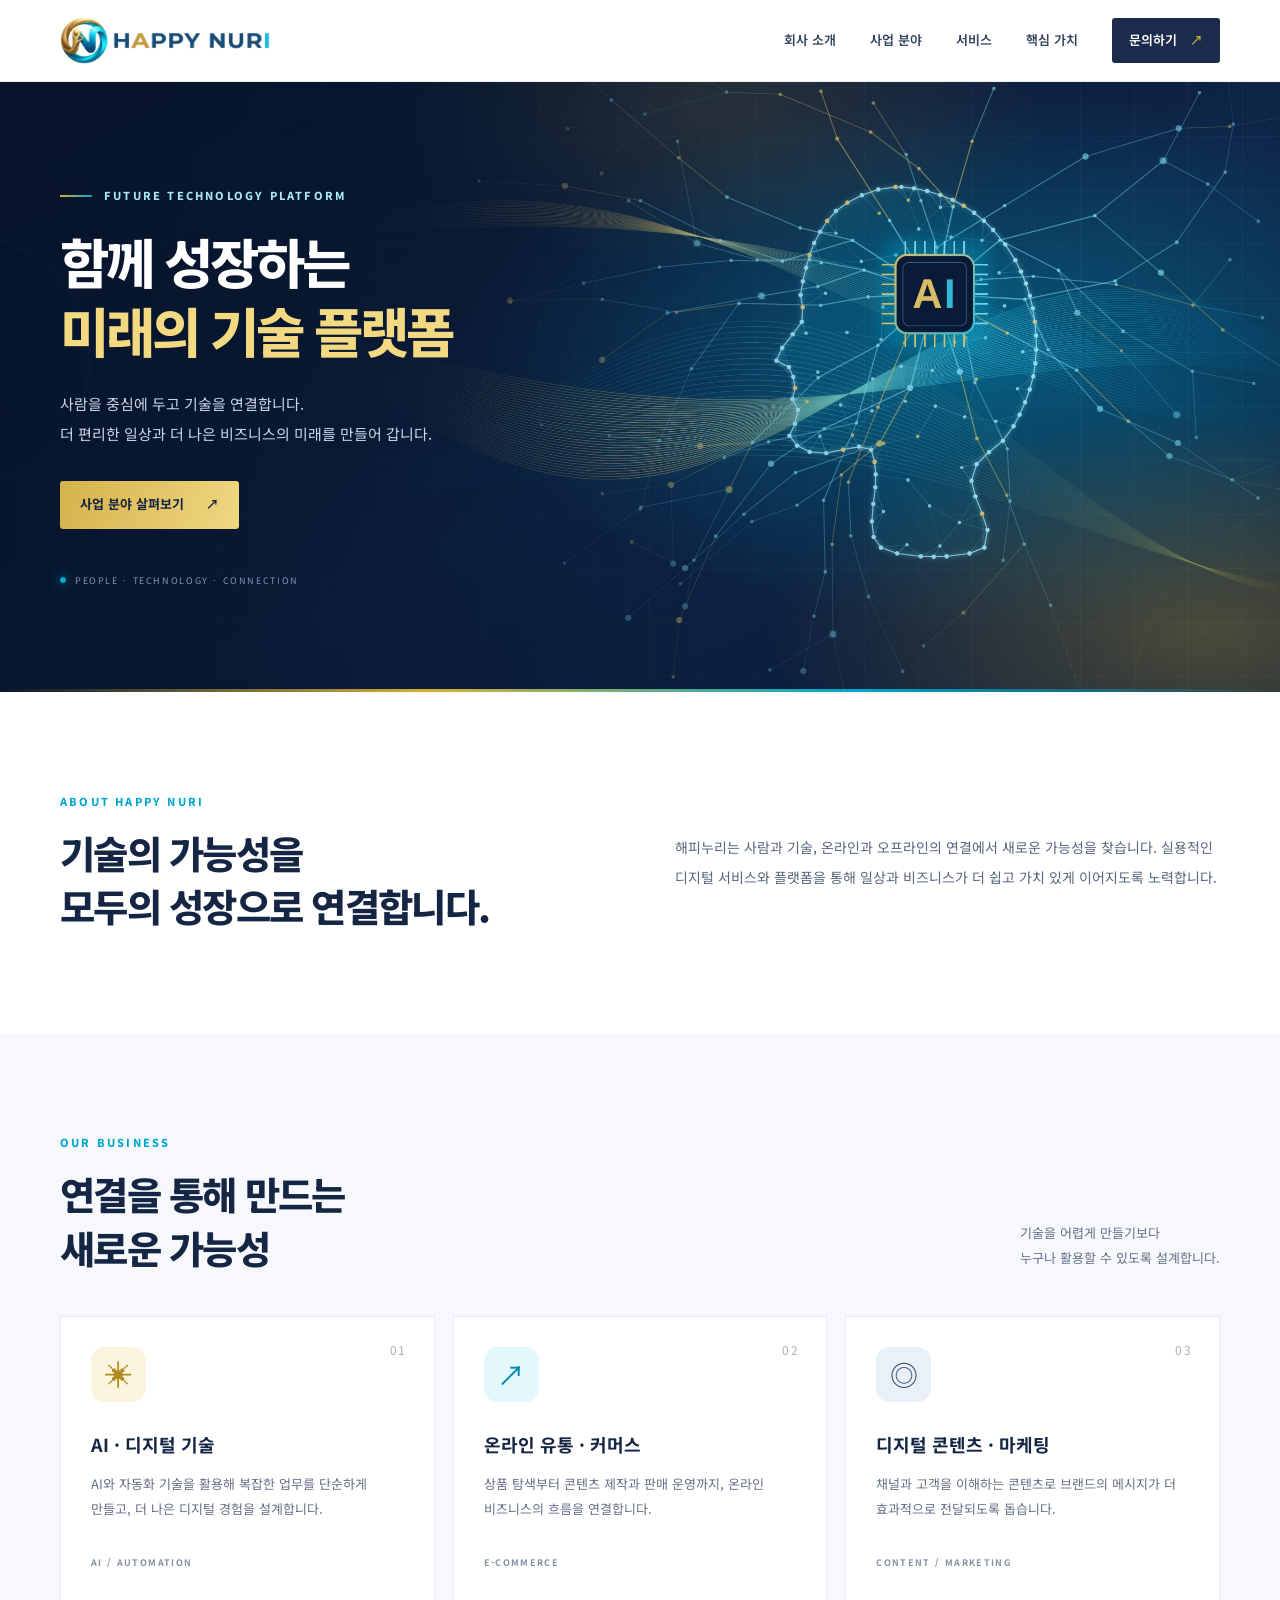
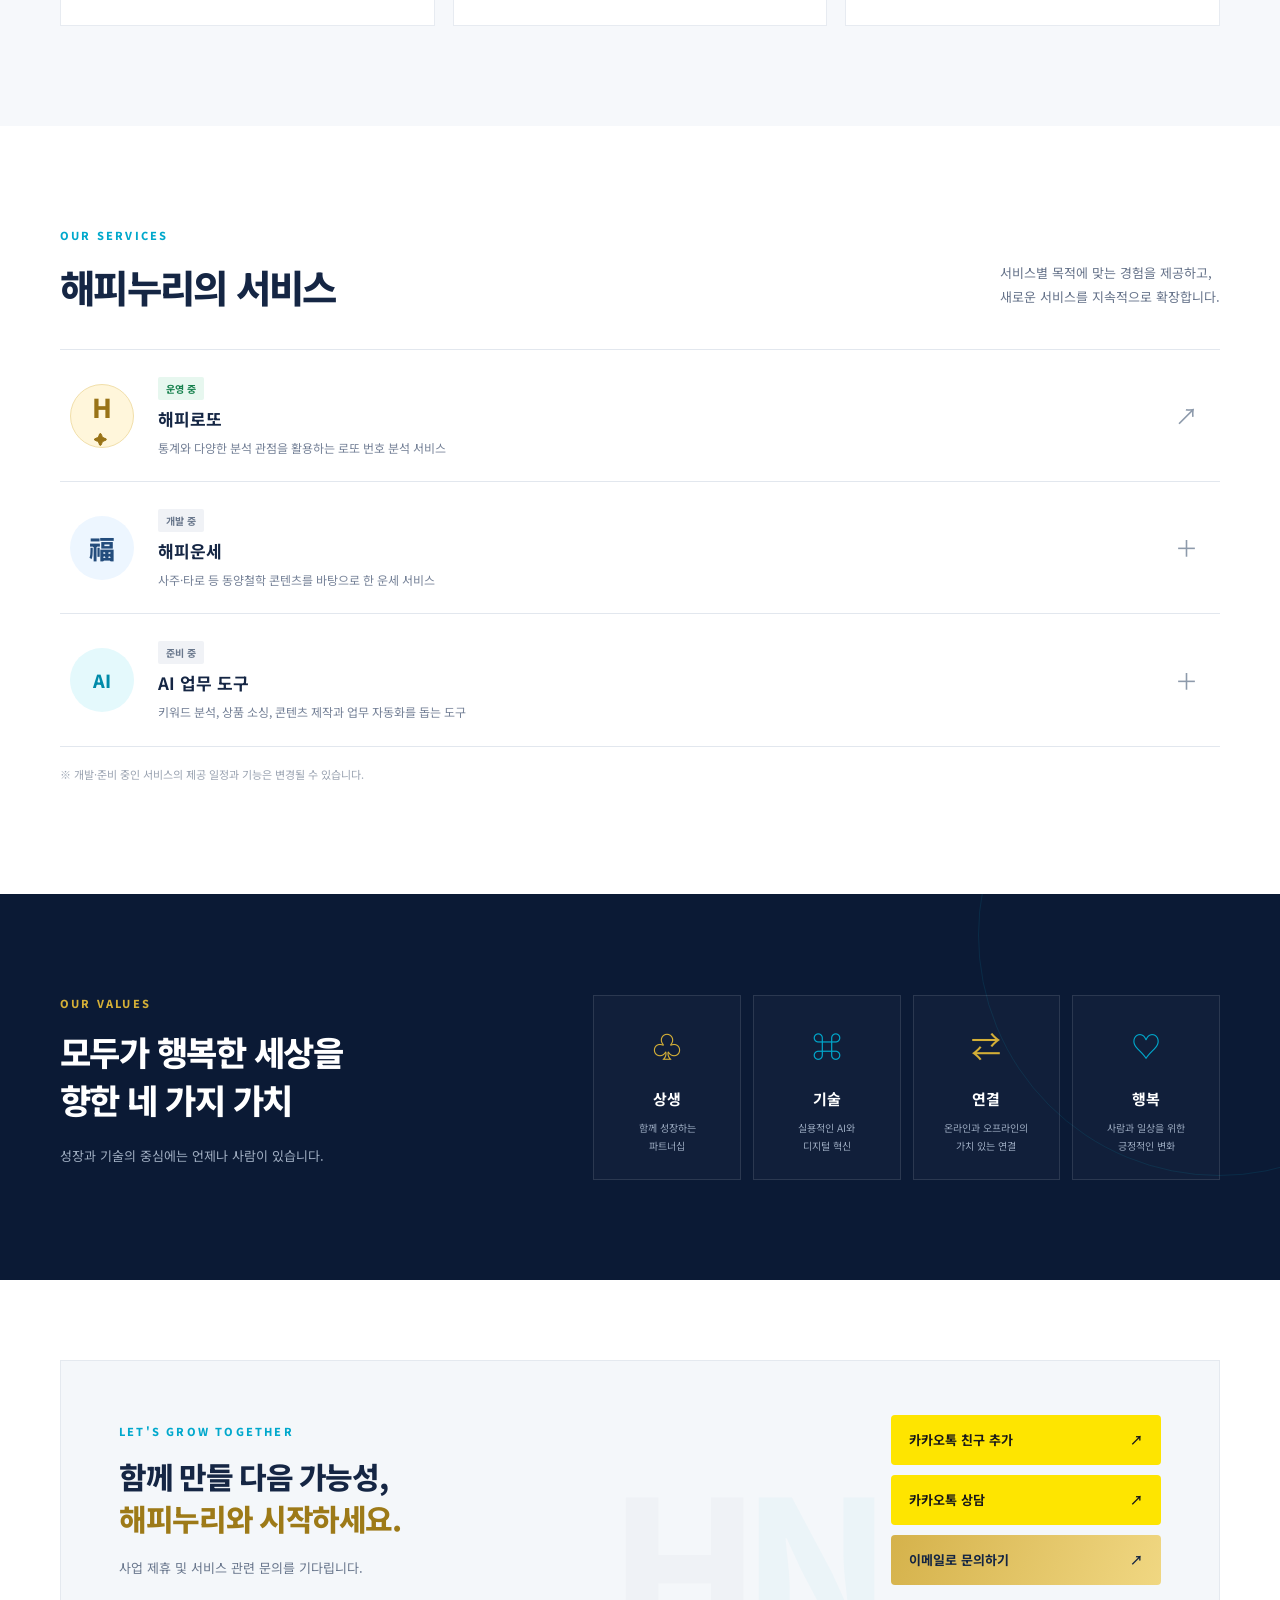
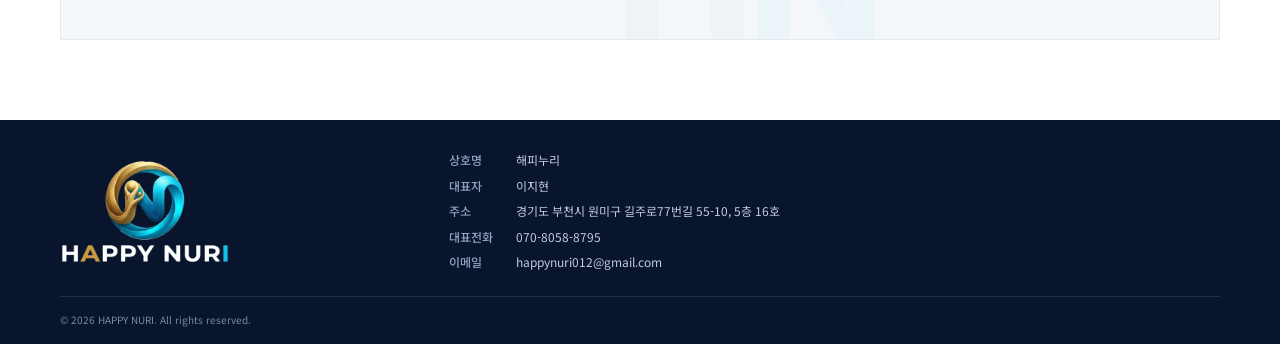
==== commit cfc7664e: "Add files via upload" ====
--- a/index.html
+++ b/index.html
@@ -18,7 +18,7 @@
   <a class="skip-link" href="#main">본문 바로가기</a>
   <header class="site-header">
     <div class="container nav-wrap">
-      <a class="brand brand-original" href="#home" aria-label="해피누리 홈"><img src="assets/happy-nuri-logo-horizontal.png" width="900" height="285" alt="HAPPY NURI 해피누리"></a>
+      <a class="brand brand-original" href="#home" aria-label="해피누리 홈"><img src="assets/happy-nuri-logo-horizontal.png" width="1000" height="229" alt="HAPPY NURI 해피누리"></a>
       <button class="menu-toggle" aria-label="메뉴 열기" aria-expanded="false" aria-controls="primary-nav"><span></span><span></span><span></span></button>
       <nav id="primary-nav" class="primary-nav" aria-label="주요 메뉴">
         <a href="about.html">회사 소개</a>
@@ -127,7 +127,7 @@
   <footer class="site-footer" id="footer">
     <div class="container footer-compact">
       <a class="brand brand-original footer-brand" href="#home" aria-label="해피누리 홈">
-        <img src="assets/happy-nuri-logo-light.png" width="900" height="690" alt="HAPPY NURI 해피누리">
+        <img src="assets/happy-nuri-logo-en-light.png" width="900" height="554" alt="HAPPY NURI 해피누리">
       </a>
       <div class="footer-company-info" aria-label="회사 정보">
         <span><strong>상호명</strong> 해피누리</span>
--- a/styles.css
+++ b/styles.css
@@ -49,7 +49,7 @@
 
 /* ===== About page ===== */
 .primary-nav a[aria-current="page"]{color:var(--cyan)}
-.page-hero{color:#fff;padding:92px 0 76px;background:linear-gradient(90deg,rgba(7,20,43,.62),rgba(7,20,43,.1) 70%),url("assets/hero-bg.jpg") center right/cover no-repeat,#08152c;position:relative}
+.page-hero{color:#fff;padding:92px 0 76px;background:linear-gradient(90deg,rgba(7,20,43,.62),rgba(7,20,43,.1) 70%),url("assets/page-bg.jpg") center right/cover no-repeat,#08152c;position:relative}
 .page-hero h1{font-size:clamp(30px,4vw,48px);line-height:1.35;letter-spacing:-.05em;margin:0 0 18px;font-weight:800}
 .page-hero h1 span{color:var(--gold-light)}
 .page-lead{font-size:15px;line-height:1.9;color:#c9d5e6;max-width:520px;margin:0}
@@ -154,3 +154,13 @@
 @media(max-width:900px){.ci-grid{grid-template-columns:1fr}.ci-symbol{max-width:340px}}
 
 .intro-copy p:last-child{margin-bottom:0}
+
+/* Korean text wraps at word (어절) boundaries; very long strings still break instead of overflowing */
+body{word-break:keep-all;overflow-wrap:break-word}
+
+/* Hero artwork (humanoid profile + AI chip): on small screens it sits at the bottom so text stays readable */
+@media(max-width:700px){.hero{padding-bottom:250px;background:linear-gradient(180deg,#08152c 0%,rgba(8,21,44,.96) 38%,rgba(8,21,44,0) 72%),url("assets/hero-bg-sm.jpg") -430px 100%/900px auto no-repeat,#08152c}}
+
+/* Header logo lockup: larger HAPPY NURI wordmark */
+.brand-original img{height:48px}
+@media(max-width:700px){.brand-original img{height:40px}}
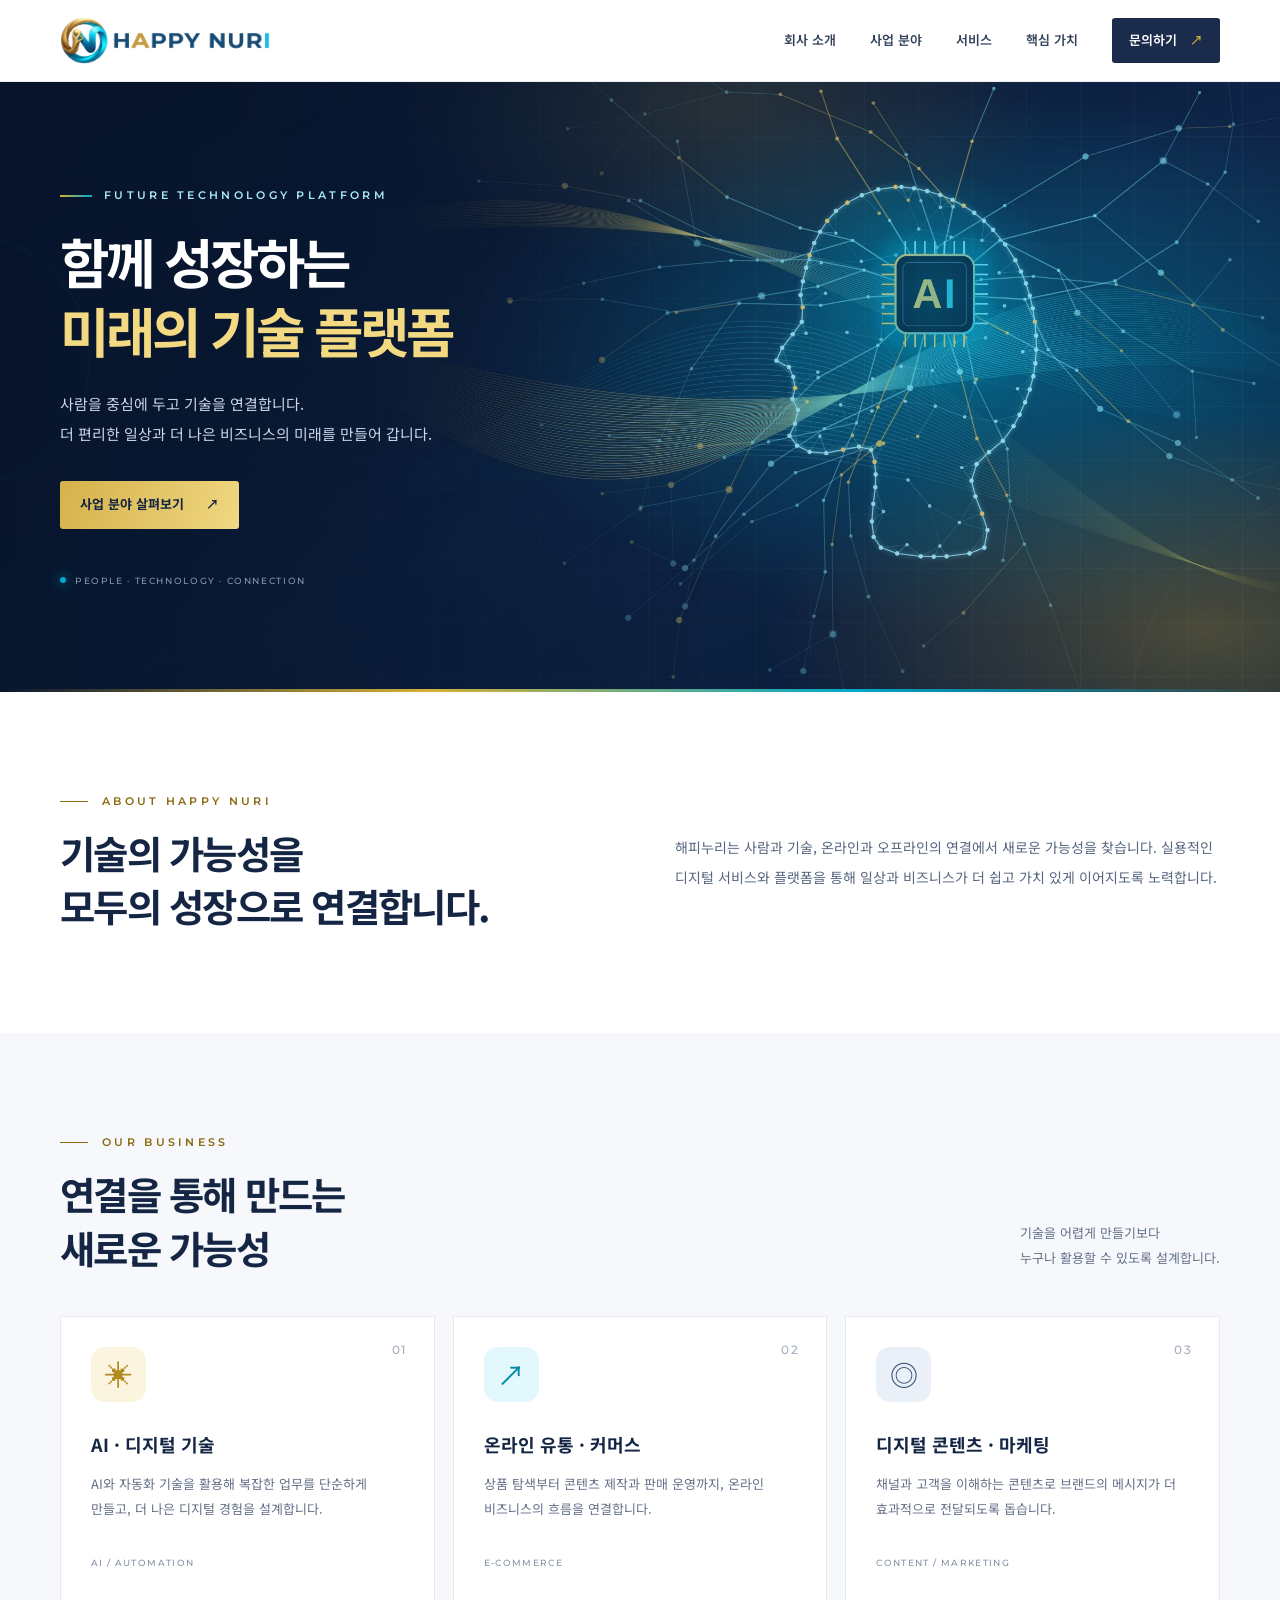
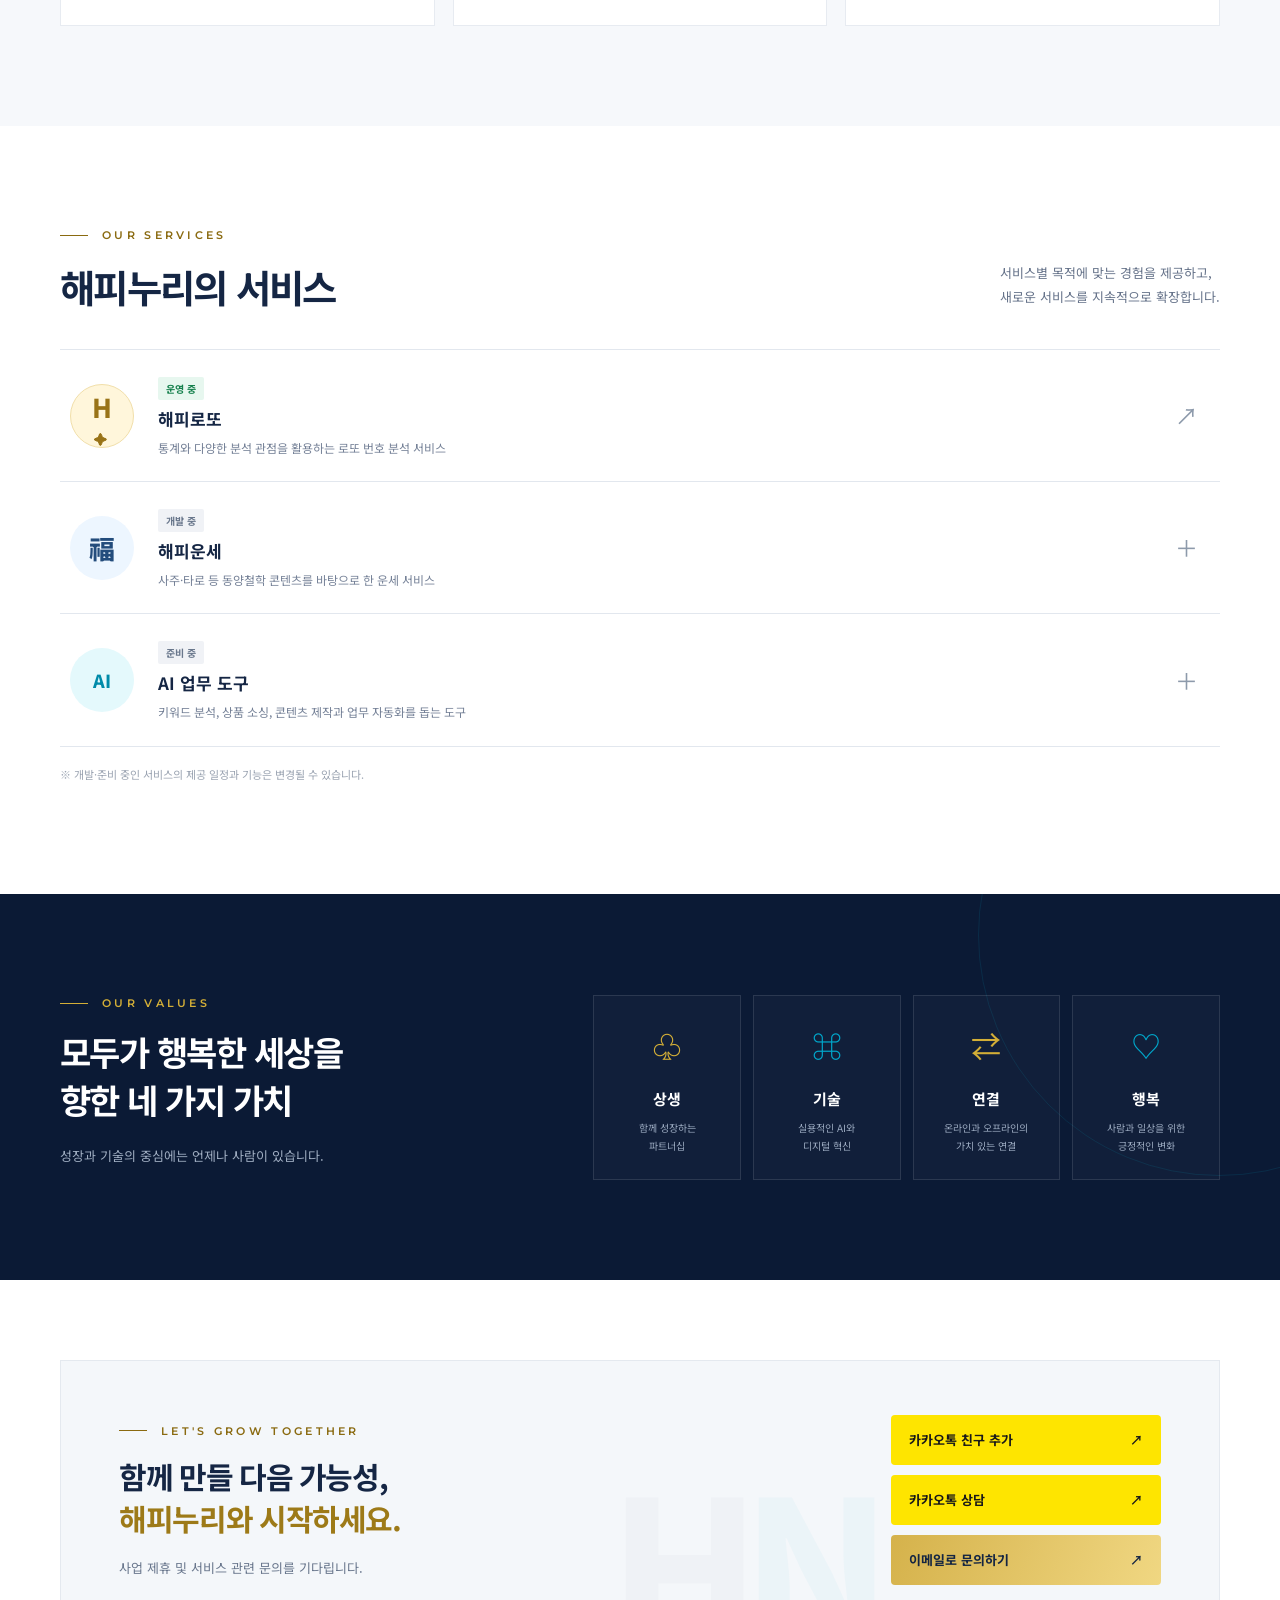
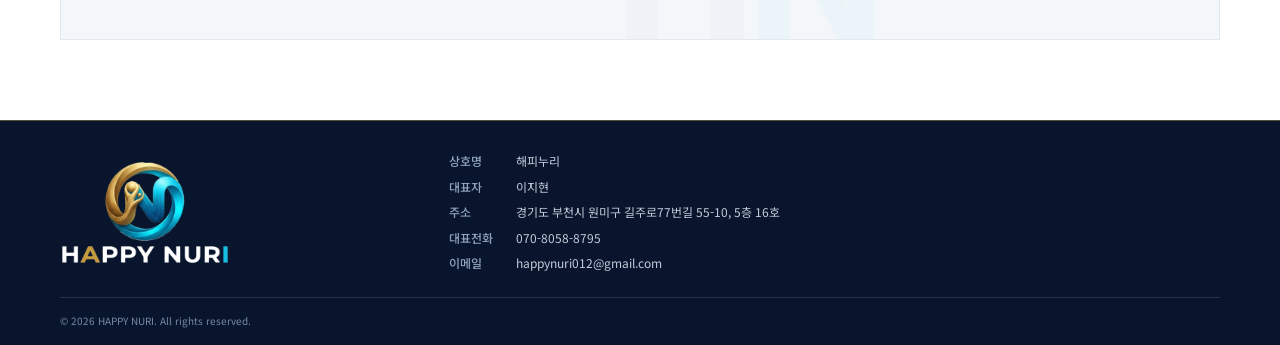
==== commit cca14783: "Add files via upload" ====
--- a/index.html
+++ b/index.html
@@ -13,6 +13,7 @@
   <link rel="preconnect" href="https://fonts.gstatic.com" crossorigin>
   <link href="https://fonts.googleapis.com/css2?family=Noto+Sans+KR:wght@400;500;600;700;800&display=swap" rel="stylesheet">
   <link rel="stylesheet" href="styles.css">
+  <script>document.documentElement.className+=' js'</script>
 </head>
 <body>
   <a class="skip-link" href="#main">본문 바로가기</a>
@@ -33,6 +34,7 @@
   <main id="main">
     <section class="hero" id="home">
       <div class="hero-glow glow-one"></div><div class="hero-glow glow-two"></div>
+      <div class="hero-pulse" aria-hidden="true"><i></i><i></i><i></i></div>
       <div class="container hero-grid">
         <div class="hero-content">
           <p class="eyebrow"><span class="eyebrow-line"></span> FUTURE TECHNOLOGY PLATFORM</p>
--- a/styles.css
+++ b/styles.css
@@ -164,3 +164,51 @@
 /* Header logo lockup: larger HAPPY NURI wordmark */
 .brand-original img{height:48px}
 @media(max-width:700px){.brand-original img{height:40px}}
+
+
+/* ===== Refinement: fonts, gold hairline rule, motion ===== */
+@font-face{font-family:"Montserrat";font-weight:500;font-style:normal;font-display:swap;src:url("assets/fonts/montserrat-latin-500-normal.woff2") format("woff2")}
+@font-face{font-family:"Montserrat";font-weight:600;font-style:normal;font-display:swap;src:url("assets/fonts/montserrat-latin-600-normal.woff2") format("woff2")}
+@font-face{font-family:"Montserrat";font-weight:700;font-style:normal;font-display:swap;src:url("assets/fonts/montserrat-latin-700-normal.woff2") format("woff2")}
+:root{--gold-deep:#8A6A10;--en:"Montserrat","Noto Sans KR",sans-serif}
+/* English labels: the same geometric family as the HAPPY NURI logotype, wide tracking */
+.eyebrow,.section-kicker,.card-tag,.card-number,.hero-footnote,.hex,.name-word,.ratio span,.ci-words dt,.subnav-list a{font-family:var(--en)}
+.section-kicker{display:flex;align-items:center;gap:14px;color:var(--gold-deep);font-weight:600;font-size:11px;letter-spacing:.3em}
+.section-kicker:before{content:"";width:28px;height:1px;background:currentColor;flex:0 0 28px}
+.values .section-kicker,.ab-vision .section-kicker{color:var(--gold)}
+.eyebrow{font-weight:600;letter-spacing:.3em}
+.card-tag,.card-number,.hero-footnote{font-weight:500}
+.name-word{font-weight:700}
+/* Headlines: one step lighter than before for a calmer, more premium tone */
+.hero h1,.page-hero h1,.section h2,.ab-body .ab-lead{font-weight:700}
+/* Gold hairlines */
+.site-footer{border-top:1px solid rgba(212,175,55,.38)}
+.business-card:after,.ab-value-grid article:after{content:"";position:absolute;left:0;top:0;height:2px;width:0;background:linear-gradient(90deg,var(--gold),var(--cyan));transition:width .6s cubic-bezier(.2,.7,.2,1)}
+.business-card:hover:after,.ab-value-grid article:hover:after{width:100%}
+.ab-value-grid article{position:relative;transition:transform .3s,box-shadow .3s}
+.ab-value-grid article:hover{transform:translateY(-4px);box-shadow:0 16px 35px rgba(18,38,69,.06)}
+.text-link{background:linear-gradient(var(--gold),var(--gold)) left bottom/100% 1px no-repeat;border-bottom:0;transition:background-size .4s}
+.site-header{transition:box-shadow .3s}
+.site-header.scrolled{box-shadow:0 8px 30px rgba(11,26,53,.08)}
+/* Gold button sheen */
+.button-gold{position:relative;overflow:hidden}
+.button-gold:after{content:"";position:absolute;top:0;left:-60%;width:40%;height:100%;background:linear-gradient(100deg,transparent,rgba(255,255,255,.55),transparent);transform:skewX(-18deg);transition:left .7s}
+.button-gold:hover:after{left:130%}
+/* Scroll reveal (only when JS runs) */
+html.js [data-reveal]{opacity:0;transform:translateY(22px);transition:opacity .9s cubic-bezier(.2,.7,.2,1),transform .9s cubic-bezier(.2,.7,.2,1);transition-delay:var(--d,0s)}
+html.js [data-reveal].in{opacity:1;transform:none}
+/* Hero entrance */
+@keyframes riseIn{from{opacity:0;transform:translateY(24px)}to{opacity:1;transform:none}}
+html.js .hero-content>*{animation:riseIn 1s cubic-bezier(.2,.7,.2,1) both}
+html.js .hero-content>:nth-child(1){animation-delay:.1s}html.js .hero-content>:nth-child(2){animation-delay:.25s}html.js .hero-content>:nth-child(3){animation-delay:.45s}html.js .hero-content>:nth-child(4){animation-delay:.6s}html.js .hero-content>:nth-child(5){animation-delay:.75s}
+html.js .page-hero .container>*{animation:riseIn 1s cubic-bezier(.2,.7,.2,1) both}
+html.js .page-hero .container>:nth-child(2){animation-delay:.15s}html.js .page-hero .container>:nth-child(3){animation-delay:.3s}
+/* AI chip pulse: aligned to the chip in the hero artwork by script.js */
+.hero-pulse{position:absolute;left:-999px;top:-999px;width:0;height:0;z-index:0;pointer-events:none}
+.hero-pulse:before{content:"";position:absolute;width:260px;height:260px;left:-130px;top:-130px;border-radius:50%;background:radial-gradient(circle,rgba(0,168,204,.34),rgba(0,168,204,0) 68%);animation:chipGlow 4.5s ease-in-out infinite}
+.hero-pulse i{position:absolute;width:150px;height:150px;left:-75px;top:-75px;border-radius:50%;border:1px solid rgba(127,227,247,.55);opacity:0;animation:ripple 6s ease-out infinite}
+.hero-pulse i:nth-child(2){animation-delay:2s;border-color:rgba(232,200,103,.5)}.hero-pulse i:nth-child(3){animation-delay:4s}
+@keyframes chipGlow{0%,100%{opacity:.55;transform:scale(.9)}50%{opacity:1;transform:scale(1.12)}}
+@keyframes ripple{0%{opacity:.7;transform:scale(.35)}100%{opacity:0;transform:scale(3.4)}}
+@media(max-width:700px){.hero-pulse:before{width:170px;height:170px;left:-85px;top:-85px}.hero-pulse i{width:100px;height:100px;left:-50px;top:-50px}}
+@media(prefers-reduced-motion:reduce){html.js [data-reveal]{opacity:1;transform:none}html.js .hero-content>*,html.js .page-hero .container>*{animation:none}.hero-pulse{display:none}.button-gold:after{display:none}}
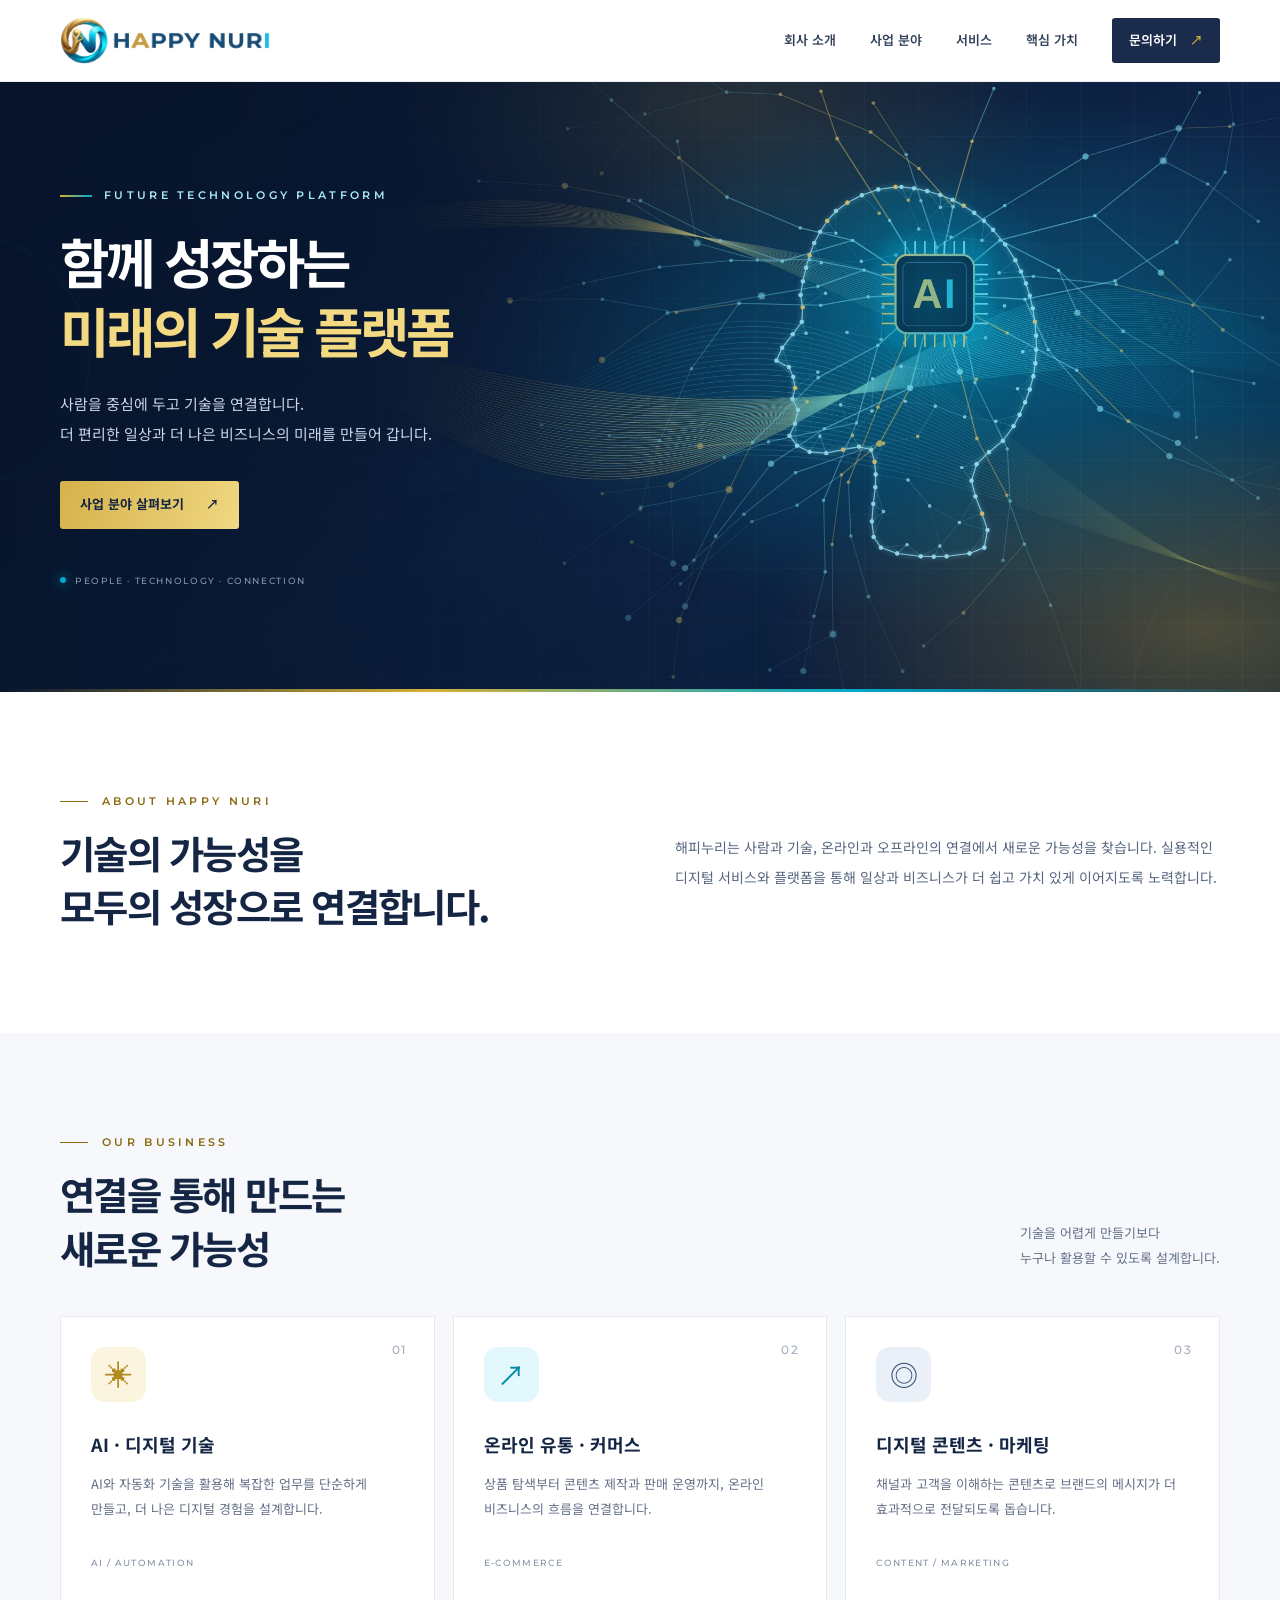
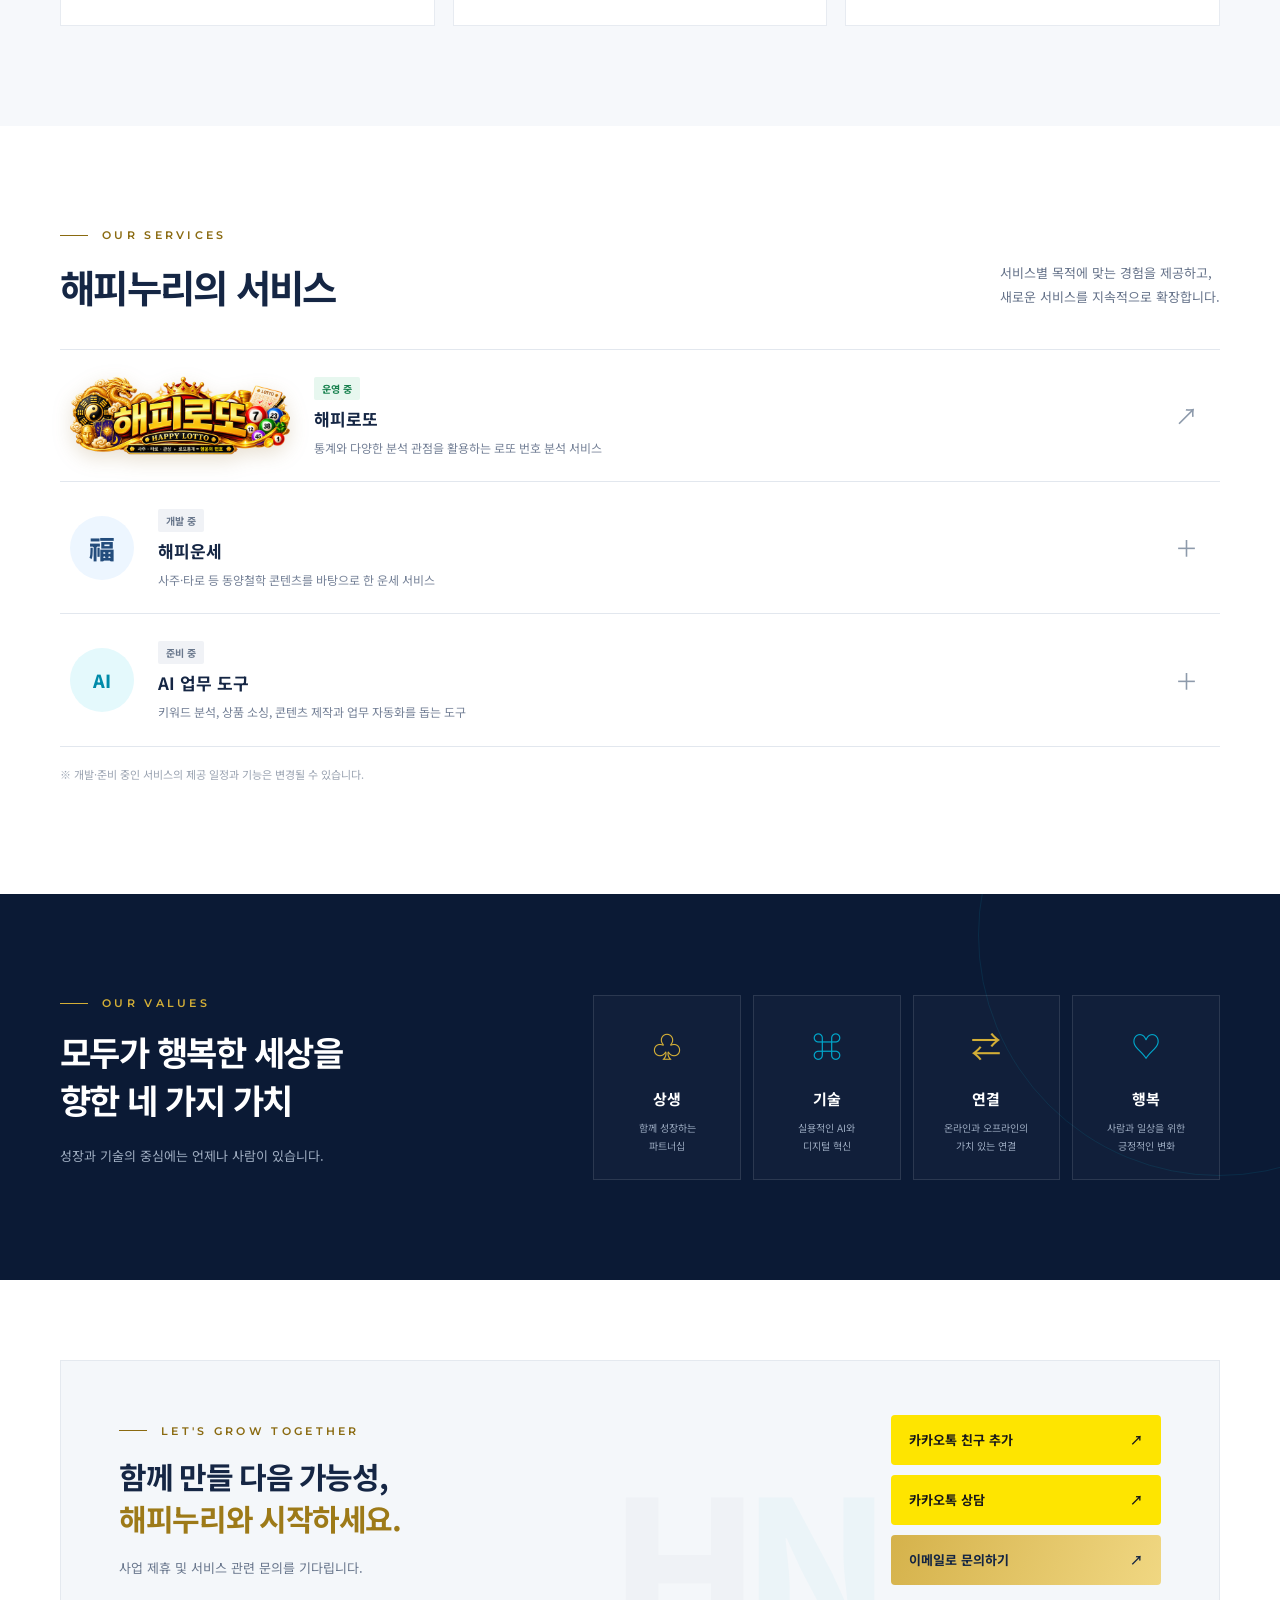
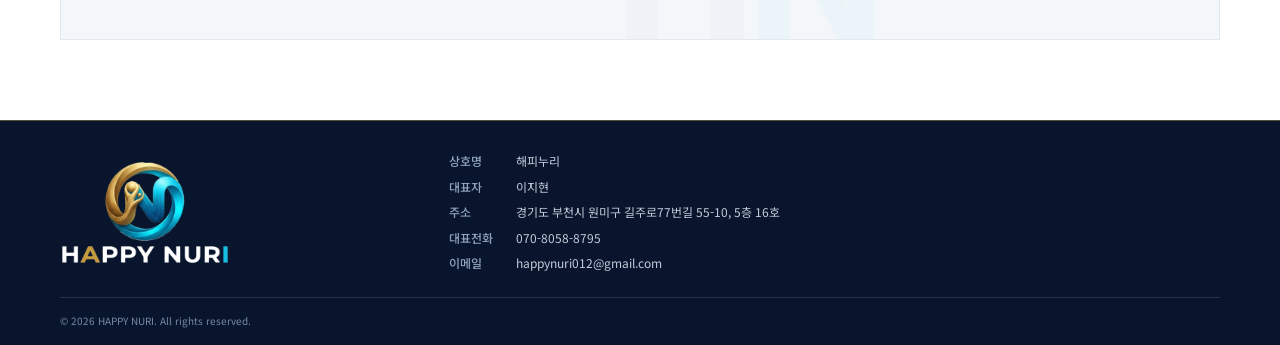
==== commit bd785739: "Add files via upload" ====
--- a/index.html
+++ b/index.html
@@ -92,7 +92,7 @@
         </div>
         <div class="service-list">
           <a class="service-item" href="https://happylotto.kr" target="_blank" rel="noopener noreferrer">
-            <div class="service-symbol lotto-symbol">H<span>✦</span></div><div class="service-text"><span class="service-status status-live">운영 중</span><h3>해피로또</h3><p>통계와 다양한 분석 관점을 활용하는 로또 번호 분석 서비스</p></div><span class="service-arrow">↗</span>
+            <div class="service-logo"><img src="assets/happylotto-logo.png" width="640" height="231" alt="해피로또 HAPPY LOTTO" loading="lazy"></div><div class="service-text"><span class="service-status status-live">운영 중</span><h3>해피로또</h3><p>통계와 다양한 분석 관점을 활용하는 로또 번호 분석 서비스</p></div><span class="service-arrow">↗</span>
           </a>
           <div class="service-item service-planned">
             <div class="service-symbol unse-symbol">福</div><div class="service-text"><span class="service-status status-plan">개발 중</span><h3>해피운세</h3><p>사주·타로 등 동양철학 콘텐츠를 바탕으로 한 운세 서비스</p></div><span class="service-arrow">＋</span>
--- a/styles.css
+++ b/styles.css
@@ -212,3 +212,13 @@
 @keyframes ripple{0%{opacity:.7;transform:scale(.35)}100%{opacity:0;transform:scale(3.4)}}
 @media(max-width:700px){.hero-pulse:before{width:170px;height:170px;left:-85px;top:-85px}.hero-pulse i{width:100px;height:100px;left:-50px;top:-50px}}
 @media(prefers-reduced-motion:reduce){html.js [data-reveal]{opacity:1;transform:none}html.js .hero-content>*,html.js .page-hero .container>*{animation:none}.hero-pulse{display:none}.button-gold:after{display:none}}
+
+/* Back-to-top: hidden at the top, fades in after scrolling down */
+.mobile-back-to-top{opacity:0;visibility:hidden;transform:translateY(12px);transition:opacity .3s,transform .3s,visibility .3s}
+.mobile-back-to-top.show{opacity:1;visibility:visible;transform:none}
+.mobile-back-to-top.show:active{transform:translateY(1px)}
+
+/* Happy Lotto service logo */
+.service-logo{flex:0 0 220px;width:220px;display:flex;align-items:center;justify-content:center}
+.service-logo img{display:block;width:100%;height:auto;filter:drop-shadow(0 6px 10px rgba(120,80,0,.18))}
+@media(max-width:700px){.service-logo{flex-basis:118px;width:118px}}
